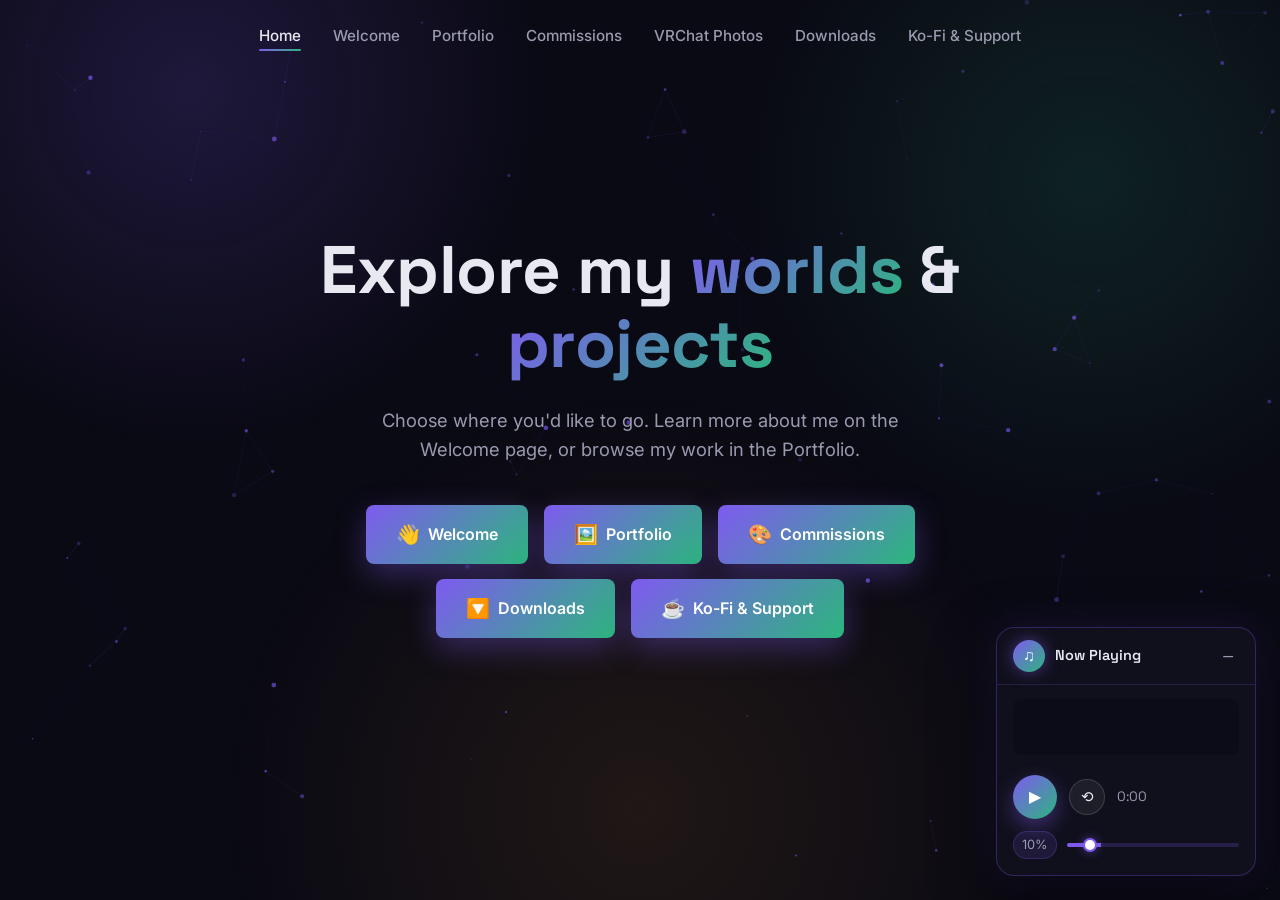
==== index.html @ 00a8c8eb "Update website scripts fixed" ====
<!DOCTYPE html>
<html lang="en">
<head>
  <meta charset="UTF-8" />
  <meta name="viewport" content="width=device-width, initial-scale=1.0" />
<title>Dennifer · Home</title>
  <meta name="description" content="Dennifer — creating experiences for VRChat, Unity and more. Explore the welcome page and portfolio." />
  <link rel="preconnect" href="https://fonts.googleapis.com" />
  <link rel="preconnect" href="https://fonts.gstatic.com" crossorigin />
  <link href="https://fonts.googleapis.com/css2?family=Inter:wght@300;400;500;600;700;800&family=Space+Grotesk:wght@400;500;600;700&display=swap" rel="stylesheet" />
  <link rel="stylesheet" href="main.css" />
</head>
<body>
  <!-- Animated background canvas -->
  <canvas id="particles" aria-hidden="true"></canvas>

  <!-- Persistent Navigation -->
  <header class="nav glass">
    <nav class="container nav-inner">
      <a href="#/home" class="logo" data-page="home" aria-label="Dennifer home">
      </a>
      <ul class="nav-links">
        <li><a href="#/home" data-page="home">Home</a></li>
        <li><a href="#/welcome" data-page="welcome">Welcome</a></li>
        <li><a href="#/portfolio" data-page="portfolio">Portfolio</a></li>
        <li><a href="#/commissions" data-page="commissions">Commissions</a></li>
        <li><a href="#/vrchat" data-page="vrchat">VRChat Photos</a></li>
        <li><a href="#/downloads" data-page="downloads">Downloads</a></li>
        <li><a href="#/support" data-page="support">Ko-Fi & Support</a></li>
      </ul>
      <button class="nav-toggle" id="navToggle" aria-label="Toggle navigation" aria-expanded="false">
        <span></span><span></span><span></span>
      </button>
    </nav>
  </header>

<!-- App content mounts here -->
  <main id="app"></main>

  <div class="media-gate" id="mediaGate" aria-hidden="true" aria-live="polite">
    <div class="media-gate-panel">
      <div class="media-gate-orbit" aria-hidden="true">
        <span></span>
      </div>
      <p class="media-gate-kicker" id="mediaGateKicker">Fetching Media</p>
      <h2 id="mediaGateTitle">Loading Pictures</h2>
      <p class="media-gate-detail" id="mediaGateDetail">Please be patient while the gallery warms up.</p>
      <div class="media-gate-bar" aria-hidden="true">
        <span id="mediaGateBar"></span>
      </div>
      <div class="media-gate-meta">
        <span id="mediaGateCount">0 / 0 pictures</span>
        <span id="mediaGateSize">Measuring media</span>
      </div>
    </div>
  </div>

  <!-- Home content (kept in shell; loaded by app.js) -->
  <template id="homeContent">
    <section class="section hub-hero">
      <div class="container hub-center">
        <h1 class="hub-title">
          Explore my <span class="gradient-text">worlds</span> &amp; <span class="gradient-text">projects</span>
        </h1>
        <p class="hub-sub">
          Choose where you'd like to go. Learn more about me on the Welcome page,
          or browse my work in the Portfolio.
        </p>
        <div class="hub-actions">
          <a href="#/welcome" class="btn btn-primary" data-page="welcome">
            <span class="hub-btn-icon">👋</span> Welcome
          </a>
          <a href="#/portfolio" class="btn btn-primary" data-page="portfolio">
            <span class="hub-btn-icon">🖼️</span> Portfolio
          </a>
          <a href="#/commissions" class="btn btn-primary" data-page="commissions">
            <span class="hub-btn-icon">🎨</span> Commissions
          </a>
          <a href="#/downloads" class="btn btn-primary" data-page="downloads">
            <span class="hub-btn-icon">🔽</span> Downloads
          </a>
          <a href="#/support" class="btn btn-primary" data-page="support">
            <span class="hub-btn-icon">☕</span> Ko-Fi & Support
          </a>
        </div>
      </div>
    </section>
  </template>

  <!-- Music Player (audio-only with visualizer) — persistent -->
  <aside class="music-player" id="musicPlayer">
    <div class="mp-header">
      <span class="mp-disc">♫</span>
      <span class="mp-title">Now Playing</span>
      <button class="mp-collapse" aria-label="Collapse player">–</button>
    </div>
    <div class="mp-body">
      <canvas class="mp-visualizer"></canvas>
      <div class="mp-controls">
        <button class="mp-play" aria-label="Play / Pause">▶</button>
        <button class="mp-restart" aria-label="Restart song">⟲</button>
        <span class="mp-time">0:00</span>
      </div>
      <div class="mp-volume-row">
        <span class="mp-volume">10%</span>
        <input type="range" class="mp-volume-slider" aria-label="Volume" min="0" max="100" value="10" />
      </div>
    </div>
  </aside>
  <!-- Hidden YouTube iframe for audio -->
  <div id="musicPlayerFrame" style="width:0;height:0;position:absolute;opacity:0;pointer-events:none" aria-hidden="true"></div>

  <!-- Static project data (generated by: node generate.js) -->
  <script src="projects.js"></script>
  <script src="vrchat-photos.js"></script>

  <!-- Lightbox modal (used by portfolio) -->
  <div class="modal" id="modal" aria-hidden="true">
    <div class="modal-backdrop" id="modalBackdrop"></div>
    <div class="modal-content">
      <button class="modal-close" id="modalClose" aria-label="Close">✕</button>
      <div class="modal-gallery">
        <button class="gallery-nav prev" id="prevBtn" aria-label="Previous photo">‹</button>
        <div class="gallery-slide" id="gallerySlide">
          <img id="galleryImg" src="" alt="Project photo" />
        </div>
        <button class="gallery-nav next" id="nextBtn" aria-label="Next photo">›</button>
      </div>
      <div class="gallery-counter" id="galleryCounter"></div>
      <h2 id="modalTitle"></h2>
    </div>
  </div>

  <script src="music-player.js"></script>
  <script src="app.js"></script>

  <script>
    // ===== Particle background =====
    const canvas = document.getElementById('particles');
    const ctx = canvas.getContext('2d');
    let particles = [];
    const prefersReduced = window.matchMedia('(prefers-reduced-motion: reduce)').matches;

    function resize() {
      canvas.width = window.innerWidth;
      canvas.height = window.innerHeight;
      initParticles();
    }

    function initParticles() {
      const count = prefersReduced ? 35 : 80;
      particles = [];
      for (let i = 0; i < count; i++) {
        particles.push({
          x: Math.random() * canvas.width,
          y: Math.random() * canvas.height,
          vx: (Math.random() - 0.5) * 0.4,
          vy: (Math.random() - 0.5) * 0.4,
          r: Math.random() * 2 + 0.5,
          c: `rgba(127, 90, 240, ${Math.random() * 0.5 + 0.2})`
        });
      }
    }

    function draw() {
      ctx.clearRect(0, 0, canvas.width, canvas.height);
      for (let p of particles) {
        ctx.beginPath();
        ctx.arc(p.x, p.y, p.r, 0, Math.PI * 2);
        ctx.fillStyle = p.c;
        ctx.fill();
        for (let q of particles) {
          const dx = p.x - q.x, dy = p.y - q.y;
          const dist = Math.sqrt(dx * dx + dy * dy);
          if (dist < 120) {
            ctx.beginPath();
            ctx.moveTo(p.x, p.y);
            ctx.lineTo(q.x, q.y);
            ctx.strokeStyle = `rgba(127, 90, 240, ${0.12 * (1 - dist / 120)})`;
            ctx.lineWidth = 0.6;
            ctx.stroke();
          }
        }
      }
    }

    function animate() {
      for (let p of particles) {
        p.x += p.vx;
        p.y += p.vy;
        if (p.x < 0 || p.x > canvas.width) p.vx *= -1;
        if (p.y < 0 || p.y > canvas.height) p.vy *= -1;
      }
      draw();
      requestAnimationFrame(animate);
    }

    resize();
    window.addEventListener('resize', resize);
    if (prefersReduced) draw(); else animate();

    // ===== Mobile nav =====
    const navToggle = document.getElementById('navToggle');
    const navLinks = document.querySelector('.nav-links');
    navToggle.addEventListener('click', () => {
      const open = navLinks.classList.toggle('open');
      navToggle.classList.toggle('active');
      navToggle.setAttribute('aria-expanded', open);
    });
    navLinks.querySelectorAll('a').forEach(a => a.addEventListener('click', () => {
      navLinks.classList.remove('open');
      navToggle.classList.remove('active');
      navToggle.setAttribute('aria-expanded', 'false');
    }));

    // ===== Sticky nav =====
    const header = document.querySelector('.nav');
    window.addEventListener('scroll', () => {
      header.classList.toggle('scrolled', window.scrollY > 10);
    });
  </script>
</body>
</html>
---- main.css ----
/* =========================================================
   Dennifer · Dark Tech Theme
   ========================================================= */

/* CSS Variables */
:root {
  --bg: #0a0a14;
  --bg-soft: #12121f;
  --bg-card: rgba(255, 255, 255, 0.04);
  --border: rgba(255, 255, 255, 0.08);
  --text: #e8e8f0;
  --text-muted: #9a9ab0;
  --primary: #7f5af0;
  --primary-2: #2cb67d;
  --accent: #e58e27;
  --grad: linear-gradient(135deg, #7f5af0 0%, #2cb67d 100%);
  --radius: 16px;
  --shadow: 0 20px 60px rgba(0, 0, 0, 0.45);
  --max-w: 1180px;
  --font-head: 'Space Grotesk', sans-serif;
  --font-body: 'Inter', sans-serif;
}

/* Reset */
* {
  margin: 0;
  padding: 0;
  box-sizing: border-box;
}

html {
  scroll-behavior: smooth;
}

body {
  font-family: var(--font-body);
  background: var(--bg);
  color: var(--text);
  line-height: 1.6;
  overflow-x: hidden;
  position: relative;
}

/* Gradient glow behind content */
body::before {
  content: '';
  position: fixed;
  inset: 0;
  background:
    radial-gradient(600px circle at 15% 10%, rgba(127, 90, 240, 0.18), transparent 60%),
    radial-gradient(600px circle at 85% 20%, rgba(44, 182, 125, 0.14), transparent 60%),
    radial-gradient(700px circle at 50% 90%, rgba(229, 142, 39, 0.10), transparent 60%);
  z-index: 0;
  pointer-events: none;
}

/* Canvas particles */
#particles {
  position: fixed;
  inset: 0;
  z-index: 0;
  pointer-events: none;
}

/* Layout helpers */
.container {
  width: 100%;
  max-width: var(--max-w);
  margin: 0 auto;
  padding: 0 24px;
  position: relative;
  z-index: 1;
}

/* ===== Navigation ===== */
.nav {
  position: fixed;
  top: 0;
  left: 0;
  right: 0;
  z-index: 100;
  transition: background 0.3s ease, box-shadow 0.3s ease, border-color 0.3s ease;
  border-bottom: 1px solid transparent;
}

.nav.scrolled {
  background: rgba(10, 10, 20, 0.7);
  border-bottom-color: var(--border);
  box-shadow: 0 10px 30px rgba(0, 0, 0, 0.3);
  backdrop-filter: blur(14px);
  -webkit-backdrop-filter: blur(14px);
}

.nav-inner {
  display: flex;
  align-items: center;
  justify-content: space-between;
  padding-inline: 20px;
  height: 72px;
}

.logo {
  display: none;
  align-items: center;
  gap: 10px;
  font-family: var(--font-head);
  font-weight: 700;
  font-size: 1.35rem;
  color: var(--text);
  text-decoration: none;
  letter-spacing: 0.5px;
}

.logo-mark {
  display: inline-flex;
  align-items: center;
  justify-content: center;
  width: 38px;
  height: 38px;
  border-radius: 8px;
  background: var(--grad);
  color: #fff;
  font-size: 0.9rem;
  box-shadow: 0 6px 16px rgba(127, 90, 240, 0.4);
}

.logo-text {
  line-height: 1;
}

.nav-links {
  display: flex;
  gap: 32px;
  list-style: none;
  position: static;
  margin: 0 auto;
  justify-content: center;
  flex-wrap: wrap;
  max-width: calc(100% - 240px);
}

.nav-links a {
  color: var(--text-muted);
  text-decoration: none;
  font-size: 0.95rem;
  font-weight: 500;
  transition: color 0.25s ease;
  position: relative;
}

.nav-links a::after {
  content: '';
  position: absolute;
  left: 0;
  bottom: -6px;
  width: 0;
  height: 2px;
  background: var(--grad);
  transition: width 0.3s ease;
  border-radius: 2px;
}

.nav-links a:hover {
  color: var(--text);
}

.nav-links a:hover::after {
  width: 100%;
}

a:focus-visible,
button:focus-visible,
input:focus-visible {
  outline: 2px solid rgba(44, 182, 125, 0.9);
  outline-offset: 4px;
}

.nav-cta {
  padding: 10px 22px;
  font-size: 0.9rem;
}

.nav-toggle {
  display: none;
  flex-direction: column;
  gap: 5px;
  background: none;
  border: none;
  cursor: pointer;
  padding: 6px;
}

.nav-toggle span {
  width: 24px;
  height: 2px;
  background: var(--text);
  border-radius: 2px;
  transition: transform 0.3s ease, opacity 0.3s ease;
}

.nav-toggle.active span:nth-child(1) {
  transform: translateY(7px) rotate(45deg);
}
.nav-toggle.active span:nth-child(2) {
  opacity: 0;
}
.nav-toggle.active span:nth-child(3) {
  transform: translateY(-7px) rotate(-45deg);
}

/* ===== Buttons ===== */
.btn {
  display: inline-flex;
  align-items: center;
  justify-content: center;
  gap: 8px;
  padding: 14px 30px;
  border-radius: 8px;
  font-family: var(--font-body);
  font-weight: 600;
  font-size: 1rem;
  text-decoration: none;
  cursor: pointer;
  border: none;
  transition: transform 0.25s ease, box-shadow 0.25s ease, background 0.25s ease;
  will-change: transform;
}

.btn-primary {
  background: var(--grad);
  color: #fff;
  box-shadow: 0 10px 30px rgba(127, 90, 240, 0.35);
}

.btn-primary:hover {
  transform: translateY(-2px);
  box-shadow: 0 16px 40px rgba(127, 90, 240, 0.5);
}

.btn-ghost {
  background: transparent;
  color: var(--text);
  border: 1px solid var(--border);
}

.btn-ghost:hover {
  border-color: rgba(127, 90, 240, 0.6);
  background: rgba(127, 90, 240, 0.08);
  transform: translateY(-2px);
}

/* ===== Hero ===== */
.hero {
  min-height: 100vh;
  display: flex;
  align-items: center;
  gap: 60px;
  padding-top: 120px;
  padding-bottom: 80px;
}

.hero-content {
  flex: 1.1;
}

.badge {
  display: inline-flex;
  align-items: center;
  gap: 8px;
  padding: 8px 16px;
  border-radius: 999px;
  background: rgba(127, 90, 240, 0.12);
  border: 1px solid rgba(127, 90, 240, 0.3);
  color: #b39dff;
  font-size: 0.85rem;
  font-weight: 500;
  margin-bottom: 24px;
}

.hero h1 {
  font-family: var(--font-head);
  font-size: clamp(2.4rem, 5vw, 4rem);
  line-height: 1.1;
  font-weight: 700;
  letter-spacing: -0.5px;
  margin-bottom: 24px;
}

.gradient-text {
  background: var(--grad);
  -webkit-background-clip: text;
  background-clip: text;
  -webkit-text-fill-color: transparent;
  color: transparent;
}

.hero-sub {
  color: var(--text-muted);
  font-size: 1.15rem;
  max-width: 520px;
  margin-bottom: 36px;
}

.hero-actions {
  display: flex;
  gap: 16px;
  flex-wrap: wrap;
  margin-bottom: 48px;
}

.hero-meta {
  display: flex;
  gap: 40px;
}

.meta-item {
  display: flex;
  flex-direction: column;
}

.meta-item strong {
  font-family: var(--font-head);
  font-size: 1.6rem;
  line-height: 1.2;
}

.meta-item span {
  color: var(--text-muted);
  font-size: 0.9rem;
}

/* Hero visual orbit */
.hero-visual {
  flex: 1;
  display: flex;
  align-items: center;
  justify-content: center;
}

.orbit {
  position: relative;
  width: 340px;
  height: 340px;
}

.orbit-ring {
  position: absolute;
  inset: 0;
  border-radius: 50%;
  border: 1px solid rgba(127, 90, 240, 0.25);
}

.ring1 {
  animation: spin 14s linear infinite;
}
.ring2 {
  inset: 40px;
  border-color: rgba(44, 182, 125, 0.25);
  animation: spin 10s linear infinite reverse;
}

.orbit-core {
  position: absolute;
  top: 50%;
  left: 50%;
  transform: translate(-50%, -50%);
  width: 120px;
  height: 120px;
  display: flex;
  align-items: center;
  justify-content: center;
  border-radius: 50%;
  background: var(--grad);
  color: #fff;
  font-size: 2.6rem;
  box-shadow: 0 0 60px rgba(127, 90, 240, 0.6), 0 0 120px rgba(44, 182, 125, 0.3);
}

.orbit-ring::before {
  content: '';
  position: absolute;
  top: -4px;
  left: 50%;
  width: 8px;
  height: 8px;
  border-radius: 50%;
  background: var(--primary-2);
  box-shadow: 0 0 10px var(--primary-2);
}

.ring2::before {
  background: var(--accent);
  box-shadow: 0 0 10px var(--accent);
}

@keyframes spin {
  to { transform: rotate(360deg); }
}

@keyframes float {
  0%, 100% { transform: translateY(0); }
  50% { transform: translateY(-14px); }
}

.orbit-core {
  animation: float 5s ease-in-out infinite;
}

/* ===== Sections ===== */
.section {
  padding: 100px 0;
}

.section-head {
  text-align: center;
  max-width: 640px;
  margin: 0 auto 60px;
}

.eyebrow {
  color: var(--primary-2);
  text-transform: uppercase;
  letter-spacing: 2px;
  font-size: 0.8rem;
  font-weight: 600;
  margin-bottom: 14px;
}

.section-head h2 {
  font-family: var(--font-head);
  font-size: clamp(1.8rem, 3.5vw, 2.6rem);
  line-height: 1.2;
  margin-bottom: 16px;
}

.section-head p:not(.eyebrow) {
  color: var(--text-muted);
  font-size: 1.05rem;
}

/* ===== Grid / Cards ===== */
.grid {
  display: grid;
  grid-template-columns: repeat(3, 1fr);
  gap: 24px;
}

.card {
  background: var(--bg-card);
  border: 1px solid var(--border);
  border-radius: var(--radius);
  padding: 32px;
  transition: transform 0.3s ease, border-color 0.3s ease, box-shadow 0.3s ease;
}

.card:hover {
  transform: translateY(-8px);
  border-color: rgba(127, 90, 240, 0.4);
  box-shadow: var(--shadow);
}

.card .icon {
  width: 56px;
  height: 56px;
  display: flex;
  align-items: center;
  justify-content: center;
  font-size: 1.6rem;
  border-radius: 14px;
  background: rgba(127, 90, 240, 0.12);
  margin-bottom: 20px;
}

.card h3 {
  font-family: var(--font-head);
  font-size: 1.2rem;
  margin-bottom: 10px;
}

.card p {
  color: var(--text-muted);
  font-size: 0.95rem;
}

/* ===== Stats ===== */
.stats-section {
  background: linear-gradient(180deg, transparent, rgba(127, 90, 240, 0.05), transparent);
}

.stats-grid {
  display: grid;
  grid-template-columns: repeat(4, 1fr);
  gap: 24px;
  text-align: center;
}

.stat {
  padding: 36px 20px;
  border-radius: var(--radius);
  background: var(--bg-card);
  border: 1px solid var(--border);
}

.stat-num {
  font-family: var(--font-head);
  font-size: 3rem;
  font-weight: 700;
  background: var(--grad);
  -webkit-background-clip: text;
  background-clip: text;
  -webkit-text-fill-color: transparent;
}

.stat-plus,
.stat-perc {
  font-family: var(--font-head);
  font-size: 2rem;
  font-weight: 700;
  color: var(--primary-2);
  margin-left: 2px;
}

.stat p {
  color: var(--text-muted);
  margin-top: 8px;
}

/* ===== Testimonials ===== */
.testi-grid {
  display: grid;
  grid-template-columns: repeat(3, 1fr);
  gap: 24px;
}

.testimonial {
  background: var(--bg-card);
  border: 1px solid var(--border);
  border-radius: var(--radius);
  padding: 32px;
  transition: transform 0.3s ease, border-color 0.3s ease;
}

.testimonial:hover {
  transform: translateY(-6px);
  border-color: rgba(44, 182, 125, 0.4);
}

.stars {
  color: var(--accent);
  letter-spacing: 3px;
  margin-bottom: 16px;
}

.testimonial p {
  font-size: 1rem;
  margin-bottom: 24px;
  color: var(--text);
}

.testimonial footer {
  display: flex;
  align-items: center;
  gap: 14px;
}

.avatar {
  width: 46px;
  height: 46px;
  border-radius: 50%;
  background: var(--c, var(--primary));
  display: flex;
  align-items: center;
  justify-content: center;
  font-weight: 700;
  color: #fff;
  font-size: 0.9rem;
}

.testimonial footer strong {
  display: block;
  font-size: 0.95rem;
}

.testimonial footer .role {
  color: var(--text-muted);
  font-size: 0.85rem;
}

/* ===== Contact ===== */
.contact-section {
  padding-bottom: 140px;
}

.contact-card {
  display: flex;
  align-items: center;
  justify-content: space-between;
  gap: 40px;
  padding: 56px;
  border-radius: 24px;
  background: rgba(127, 90, 240, 0.08);
  border: 1px solid rgba(127, 90, 240, 0.25);
  flex-wrap: wrap;
}

.contact-text {
  flex: 1;
  min-width: 260px;
}

.contact-text h2 {
  font-family: var(--font-head);
  font-size: clamp(1.6rem, 3vw, 2.2rem);
  margin-bottom: 12px;
}

.contact-text p:not(.eyebrow) {
  color: var(--text-muted);
}

.newsletter {
  display: flex;
  gap: 12px;
  flex: 1.2;
  min-width: 300px;
}

.newsletter input {
  flex: 1;
  padding: 14px 20px;
  border-radius: 999px;
  border: 1px solid var(--border);
  background: rgba(10, 10, 20, 0.6);
  color: var(--text);
  font-size: 0.95rem;
  outline: none;
  transition: border-color 0.25s ease;
}

.newsletter input:focus {
  border-color: var(--primary);
}

.form-msg {
  width: 100%;
  text-align: center;
  color: var(--primary-2);
  font-weight: 500;
  opacity: 0;
  transition: opacity 0.4s ease;
  margin-top: 16px;
}

/* ===== Footer ===== */
.footer {
  border-top: 1px solid var(--border);
  background: rgba(10, 10, 20, 0.6);
  padding: 60px 0 30px;
}

.footer-inner {
  display: flex;
  justify-content: space-between;
  gap: 40px;
  flex-wrap: wrap;
  margin-bottom: 40px;
}

.footer-brand p {
  color: var(--text-muted);
  margin-top: 12px;
  max-width: 240px;
}

.footer-links {
  display: flex;
  gap: 60px;
  flex-wrap: wrap;
}

.footer-links h4 {
  font-family: var(--font-head);
  font-size: 1rem;
  margin-bottom: 16px;
}

.footer-links a {
  display: block;
  color: var(--text-muted);
  text-decoration: none;
  font-size: 0.9rem;
  margin-bottom: 10px;
  transition: color 0.2s ease;
}

.footer-links a:hover {
  color: var(--text);
}

.footer-bottom {
  display: flex;
  align-items: center;
  justify-content: space-between;
  border-top: 1px solid var(--border);
  padding-top: 24px;
  color: var(--text-muted);
  font-size: 0.85rem;
  flex-wrap: wrap;
  gap: 16px;
}

.socials {
  display: flex;
  gap: 12px;
}

.socials a {
  width: 38px;
  height: 38px;
  display: flex;
  align-items: center;
  justify-content: center;
  border-radius: 10px;
  border: 1px solid var(--border);
  color: var(--text-muted);
  text-decoration: none;
  font-size: 0.85rem;
  transition: all 0.25s ease;
}

.socials a:hover {
  border-color: var(--primary);
  color: var(--primary);
  transform: translateY(-3px);
}

/* ===== Reveal animation ===== */
.reveal {
  opacity: 0;
  transform: translateY(30px);
  transition: opacity 0.7s ease, transform 0.7s ease;
}

.reveal.visible {
  opacity: 1;
  transform: translateY(0);
}

/* ===== Active nav link ===== */
.nav-links a.active-link {
  color: var(--text);
}

.nav-links a.active-link::after {
  width: 100%;
}

/* ===== Welcome page ===== */
.welcome-hero {
  min-height: 100vh;
  display: flex;
  align-items: center;
  padding-top: 120px;
}

.welcome-center {
  text-align: center;
  max-width: 760px;
}

.welcome-badge {
  display: inline-flex;
  align-items: center;
  gap: 8px;
  padding: 8px 18px;
  border-radius: 999px;
  background: rgba(127, 90, 240, 0.12);
  border: 1px solid rgba(127, 90, 240, 0.3);
  color: #b39dff;
  font-size: 0.85rem;
  font-weight: 500;
  margin-bottom: 28px;
}

.welcome-title {
  font-family: var(--font-head);
  font-size: clamp(2.4rem, 5.5vw, 4.2rem);
  line-height: 1.1;
  font-weight: 700;
  letter-spacing: -0.5px;
  margin-bottom: 24px;
}

.welcome-sub {
  color: var(--text-muted);
  font-size: 1.15rem;
  max-width: 560px;
  margin: 0 auto 36px;
}

.welcome-center .hero-actions {
  justify-content: center;
  margin-bottom: 40px;
}

.welcome-tools {
  display: flex;
  flex-wrap: wrap;
  justify-content: center;
  gap: 12px;
}

.welcome-tools span {
  padding: 8px 16px;
  border-radius: 999px;
  background: var(--bg-card);
  border: 1px solid var(--border);
  color: var(--text-muted);
  font-size: 0.85rem;
  transition: all 0.25s ease;
}

.welcome-tools span:hover {
  border-color: var(--primary);
  color: var(--text);
  transform: translateY(-3px);
}

/* Welcome social links */
.social-row {
  margin-top: 40px;
  display: flex;
  flex-direction: column;
  align-items: center;
  gap: 16px;
  width: 100%;
}

.social-label {
  color: var(--text-muted);
  font-size: 0.85rem;
  text-transform: uppercase;
  letter-spacing: 2px;
  text-align: center;
}

.social-links {
  display: flex;
  gap: 14px;
  flex-wrap: wrap;
  justify-content: center;
  width: 100%;
  max-width: 760px;
  margin: 0 auto;
}

.social-link {
  display: inline-flex;
  align-items: center;
  gap: 10px;
  padding: 12px 22px;
  border-radius: 999px;
  background: var(--bg-card);
  border: 1px solid var(--border);
  color: var(--text);
  text-decoration: none;
  font-size: 0.95rem;
  font-weight: 500;
  transition: all 0.25s ease;
}

.social-link:hover {
  transform: translateY(-4px);
  border-color: var(--primary);
  box-shadow: 0 12px 30px rgba(127, 90, 240, 0.25);
}

.social-icon {
  display: inline-flex;
  align-items: center;
  justify-content: center;
  width: 34px;
  height: 34px;
  border-radius: 50%;
  font-size: 1.1rem;
  background: rgba(127, 90, 240, 0.15);
}

.soc-discord {
  background: rgba(88, 101, 242, 0.2);
}
.soc-kofi {
  background: rgba(255, 94, 125, 0.2);
}
.soc-vrchat {
  background: rgba(44, 182, 125, 0.2);
}
.soc-vrchatgroup {
  background: rgba(255, 60, 206, 0.2);
}

.social-text {
  display: flex;
  flex-direction: column;
  align-items: flex-start;
  line-height: 1.2;
}

.social-text small {
  color: var(--text-muted);
  font-size: 0.75rem;
  font-weight: 400;
}

.social-note {
  color: var(--text-muted);
  font-size: 0.85rem;
  max-width: 480px;
}

.social-note strong {
  color: var(--text);
  font-weight: 600;
}

/* About grid */
.about-grid {
  display: grid;
  grid-template-columns: 1fr 1fr;
  gap: 60px;
  align-items: center;
}

.about-visual {
  display: flex;
  align-items: center;
  justify-content: center;
}

.about-card {
  position: relative;
  width: 300px;
  height: 300px;
}

.about-ring {
  position: absolute;
  inset: 20px;
  border-radius: 50%;
  border: 1px dashed rgba(127, 90, 240, 0.4);
  animation: spin 20s linear infinite;
}

.about-ring::after {
  content: '';
  position: absolute;
  top: -5px;
  left: 50%;
  width: 10px;
  height: 10px;
  border-radius: 50%;
  background: var(--primary-2);
  box-shadow: 0 0 12px var(--primary-2);
}

.about-core {
  position: absolute;
  top: 50%;
  left: 50%;
  transform: translate(-50%, -50%);
  width: 130px;
  height: 130px;
  display: flex;
  align-items: center;
  justify-content: center;
  border-radius: 50%;
  background: var(--grad);
  color: #fff;
  font-size: 2.8rem;
  box-shadow: 0 0 60px rgba(127, 90, 240, 0.5);
  animation: float 5s ease-in-out infinite;
}

.about-text h2 {
  font-family: var(--font-head);
  font-size: clamp(1.8rem, 3.5vw, 2.6rem);
  line-height: 1.2;
  margin-bottom: 20px;
}

.about-text p {
  color: var(--text-muted);
  margin-bottom: 16px;
}

.about-text .btn {
  margin-top: 12px;
}

/* ===== Hub (index) page ===== */
.hub-hero {
  min-height: 100vh;
  display: flex;
  align-items: center;
  padding-top: 120px;
}

.hub-center {
  text-align: center;
  max-width: 760px;
}

.hub-badge {
  display: inline-flex;
  align-items: center;
  gap: 8px;
  padding: 8px 18px;
  border-radius: 999px;
  background: rgba(127, 90, 240, 0.12);
  border: 1px solid rgba(127, 90, 240, 0.3);
  color: #b39dff;
  font-size: 0.85rem;
  font-weight: 500;
  margin-bottom: 28px;
}

.hub-title {
  font-family: var(--font-head);
  font-size: clamp(2.4rem, 5.5vw, 4.2rem);
  line-height: 1.1;
  font-weight: 700;
  letter-spacing: -0.5px;
  margin-bottom: 24px;
}

.hub-sub {
  color: var(--text-muted);
  font-size: 1.15rem;
  max-width: 560px;
  margin: 0 auto 40px;
}

.hub-actions {
  display: flex;
  justify-content: center;
  gap: 16px;
  flex-wrap: wrap;
  margin-bottom: 48px;
}

.hub-btn-icon {
  font-size: 1.2rem;
}

.hub-tools {
  display: flex;
  flex-wrap: wrap;
  justify-content: center;
  gap: 12px;
}

.hub-tools span {
  padding: 8px 16px;
  border-radius: 999px;
  background: var(--bg-card);
  border: 1px solid var(--border);
  color: var(--text-muted);
  font-size: 0.85rem;
  transition: all 0.25s ease;
}

.hub-tools span:hover {
  border-color: var(--primary);
  color: var(--text);
  transform: translateY(-3px);
}

/* ===== Portfolio page ===== */
.portfolio-hero {
  padding-top: 140px;
}

.portfolio-hero h1 {
  font-family: var(--font-head);
  font-size: clamp(2.4rem, 5vw, 3.6rem);
  line-height: 1.1;
  margin-bottom: 16px;
}

/* Filters */
.filters {
  display: flex;
  justify-content: center;
  gap: 12px;
  flex-wrap: wrap;
  margin-bottom: 48px;
}

.filter {
  padding: 10px 24px;
  border-radius: 999px;
  border: 1px solid var(--border);
  background: var(--bg-card);
  color: var(--text-muted);
  font-family: var(--font-body);
  font-size: 0.9rem;
  font-weight: 500;
  cursor: pointer;
  transition: all 0.25s ease;
}

.filter:hover {
  border-color: var(--primary);
  color: var(--text);
}

.filter.active {
  background: var(--grad);
  color: #fff;
  border-color: transparent;
  box-shadow: 0 8px 24px rgba(127, 90, 240, 0.35);
}

/* Portfolio sections (grouped by category) */
.portfolio-section {
  margin-bottom: 64px;
}

.portfolio-section:last-child {
  margin-bottom: 0;
}

.portfolio-section-head {
  display: flex;
  align-items: baseline;
  justify-content: space-between;
  gap: 16px;
  flex-wrap: wrap;
  border-bottom: 1px solid var(--border);
  padding-bottom: 16px;
  margin-bottom: 28px;
}

.portfolio-section-head h2 {
  font-family: var(--font-head);
  font-size: 1.6rem;
  font-weight: 600;
  background: var(--grad);
  -webkit-background-clip: text;
  background-clip: text;
  -webkit-text-fill-color: transparent;
  color: transparent;
}

.portfolio-section-head > span {
  color: var(--text-muted);
  font-size: 0.9rem;
  letter-spacing: 0.5px;
}

/* Projects grid */
.portfolio-grid {
  display: grid;
  grid-template-columns: repeat(2, 1fr);
  gap: 32px;
}

.project {
  background: var(--bg-card);
  border: 1px solid var(--border);
  border-radius: var(--radius);
  overflow: hidden;
  transition: transform 0.3s ease, border-color 0.3s ease, box-shadow 0.3s ease;
}

.project:hover {
  transform: translateY(-8px);
  border-color: rgba(127, 90, 240, 0.4);
  box-shadow: var(--shadow);
}

.project-thumb {
  position: relative;
  aspect-ratio: 4/3;
  display: flex;
  align-items: center;
  justify-content: center;
  overflow: hidden;
  background:
    radial-gradient(circle at 30% 30%, var(--tint), transparent 70%),
    linear-gradient(135deg, rgba(127, 90, 240, 0.15), rgba(10, 10, 20, 0.6));
}

.thumb-img {
  position: absolute;
  inset: 0;
  width: 100%;
  height: 100%;
  object-fit: cover;
  display: block;
  opacity: 0;
  transition: opacity 0.8s ease, transform 0.4s ease;
}

.thumb-img.active {
  opacity: 1;
}

.project:hover .thumb-img.active {
  transform: scale(1.08);
}

.thumb-art {
  font-size: 4rem;
  filter: drop-shadow(0 8px 20px rgba(0, 0, 0, 0.4));
  transition: transform 0.35s ease;
}

.project:hover .thumb-art {
  transform: scale(1.15) rotate(-6deg);
}

.project-overlay {
    position: absolute;
    inset: 0;
    display: flex;
    align-items: center;
    justify-content: center;
    background: rgba(10, 10, 20, 0.7);
    backdrop-filter: blur(4px);
    -webkit-backdrop-filter: blur(4px);
    opacity: 0;
    transition: opacity 0.3s ease;
    pointer-events: none;
  }

  .project:hover .project-overlay {
    opacity: 1;
    pointer-events: auto;
  }

  .vrchat-overlay {
    position: absolute;
    inset: 0;
    display: flex;
    align-items: flex-end;
    justify-content: center;
    gap: 8px;
    flex-wrap: wrap;
    padding: 14px 14px 22px;
    background: transparent;
    opacity: 0;
    transition: opacity 0.25s ease, background 0.25s ease;
  }

  .vrchat-overlay::before {
    content: '';
    position: absolute;
    left: 50%;
    bottom: 10px;
    width: min(calc(100% - 24px), 236px);
    height: 62px;
    transform: translateX(-50%);
    border-radius: 999px;
    background: rgba(10, 10, 20, 0.34);
    border: 1px solid rgba(255, 255, 255, 0.08);
    backdrop-filter: blur(10px);
    -webkit-backdrop-filter: blur(10px);
    box-shadow: 0 12px 28px rgba(0, 0, 0, 0.22);
    pointer-events: none;
  }

  .vrchat-card:hover .vrchat-overlay {
    opacity: 1;
  }

  .vrchat-action {
    position: relative;
    z-index: 1;
    display: inline-flex;
    align-items: center;
    justify-content: center;
    width: 92px;
    min-height: 34px;
    padding: 0 12px;
    border-radius: 999px;
    background: linear-gradient(135deg, rgba(127, 90, 240, 0.96), rgba(88, 40, 220, 0.96));
    box-shadow: 0 12px 28px rgba(127, 90, 240, 0.22);
    color: #fff;
    font-family: var(--font-head);
    font-weight: 700;
    letter-spacing: 0.5px;
    font-size: 0.78rem;
    text-transform: uppercase;
    text-decoration: none;
    border: 1px solid rgba(255, 255, 255, 0.14);
    backdrop-filter: blur(6px);
    cursor: pointer;
  }

  .vrchat-action[type="button"] {
    appearance: none;
  }

  .vrchat-action:hover {
    transform: translateY(-2px);
    box-shadow: 0 16px 34px rgba(127, 90, 240, 0.32);
  }

  .vrchat-action[href] {
    background: linear-gradient(135deg, rgba(44, 182, 125, 0.96), rgba(28, 136, 98, 0.96));
    box-shadow: 0 18px 40px rgba(44, 182, 125, 0.22);
}

.project-info {
    padding: 32px 30px;
    background: rgba(255, 255, 255, 0.03);
    border-top: 1px solid rgba(255, 255, 255, 0.08);
}

.project-info h3 {
    font-family: var(--font-head);
    font-size: 1.2rem;
    margin-bottom: 10px;
}

.project-info p {
    color: var(--text-muted);
    font-size: 0.95rem;
    line-height: 1.7;
    margin-bottom: 0;
}

.vrchat-stat {
    flex: 1 1 180px;
    min-width: 180px;
    background: var(--bg-card);
    border: 1px solid var(--border);
    border-radius: 24px;
    padding: 24px;
    text-align: center;
    box-shadow: inset 0 0 0 1px rgba(255, 255, 255, 0.02);
  }

  .vrchat-stat-value {
    display: block;
    font-family: var(--font-head);
    font-size: 2.4rem;
    line-height: 1;
    color: #fff;
  }

  .vrchat-stat-label {
    display: block;
    margin-top: 10px;
    color: var(--text-muted);
    font-size: 0.9rem;
    letter-spacing: 1px;
    text-transform: uppercase;
  }

  .vrchat-grid {
    display: grid;
    gap: 40px;
  }

  .vrchat-section {
    display: grid;
    gap: 18px;
  }

  .vrchat-section + .vrchat-section {
    padding-top: 32px;
    border-top: 1px solid rgba(255, 255, 255, 0.08);
  }

  .vrchat-section-head {
    display: flex;
    align-items: baseline;
    justify-content: space-between;
    gap: 12px;
    flex-wrap: wrap;
  }

  .vrchat-section-head h2 {
    font-family: var(--font-head);
    font-size: 1.5rem;
    margin: 0;
  }

  .vrchat-section-head span {
    color: var(--text-muted);
    font-size: 0.9rem;
  }

  .vrchat-month-group {
    display: grid;
    gap: 18px;
  }

  .vrchat-month-head {
    display: flex;
    align-items: center;
    justify-content: space-between;
    gap: 12px;
    flex-wrap: wrap;
    padding: 8px 0;
  }

  .vrchat-month-head p {
    margin: 0;
    font-family: var(--font-head);
    font-size: 1rem;
    color: #fff;
  }

  .vrchat-month-head span {
    margin: 0;
    color: var(--text-muted);
    font-size: 0.9rem;
  }

  .vrchat-month-grid {
    display: grid;
    grid-template-columns: repeat(auto-fit, minmax(240px, 1fr));
    gap: 20px;
    align-items: stretch;
  }

  .vrchat-card {
    display: flex;
    flex-direction: column;
    min-height: 100%;
  }

  .vrchat-card:hover .vrchat-thumb img,
  .vrchat-card:hover .thumb-img.active {
    transform: scale(1.05);
  }

  .vrchat-thumb {
    position: relative;
    width: 100%;
    aspect-ratio: 4 / 3;
    overflow: hidden;
    display: block;
    min-height: 132px;
    border-radius: 24px;
    box-shadow: inset 0 0 0 1px rgba(255, 255, 255, 0.03);
    transition: transform 0.3s ease, box-shadow 0.3s ease;
  }

  .vrchat-thumb img {
    width: 100%;
    height: 100%;
    object-fit: cover;
    display: block;
    transition: transform 0.35s ease;
    border-radius: inherit;
  }

  .vrchat-card:hover .vrchat-thumb {
    box-shadow: 0 20px 50px rgba(0, 0, 0, 0.25);
  }

  .vrchat-overlay {
    position: absolute;
    inset: 0;
    display: flex;
    align-items: flex-end;
    justify-content: center;
    gap: 8px;
    flex-wrap: wrap;
    padding: 14px 14px 22px;
    background: transparent;
    opacity: 0;
    transition: opacity 0.25s ease, background 0.25s ease;
  }

  .vrchat-overlay::before {
    content: '';
    position: absolute;
    left: 50%;
    bottom: 10px;
    width: min(calc(100% - 24px), 236px);
    height: 62px;
    transform: translateX(-50%);
    border-radius: 999px;
    background: rgba(10, 10, 20, 0.34);
    border: 1px solid rgba(255, 255, 255, 0.08);
    backdrop-filter: blur(10px);
    -webkit-backdrop-filter: blur(10px);
    box-shadow: 0 12px 28px rgba(0, 0, 0, 0.22);
    pointer-events: none;
  }

  .vrchat-card:hover .vrchat-overlay {
    opacity: 1;
  }

  .vrchat-action {
    position: relative;
    z-index: 1;
    display: inline-flex;
    align-items: center;
    justify-content: center;
    width: 92px;
    min-height: 34px;
    padding: 0 12px;
    border-radius: 999px;
    background: linear-gradient(135deg, rgba(127, 90, 240, 0.96), rgba(88, 40, 220, 0.96));
    box-shadow: 0 12px 28px rgba(127, 90, 240, 0.22);
    color: #fff;
    font-family: var(--font-head);
    font-weight: 700;
    letter-spacing: 0.5px;
    font-size: 0.78rem;
    text-transform: uppercase;
    text-decoration: none;
    border: 1px solid rgba(255, 255, 255, 0.14);
    backdrop-filter: blur(6px);
    cursor: pointer;
    transition: transform 0.2s ease, box-shadow 0.2s ease;
  }

  .vrchat-action[type="button"] {
    appearance: none;
  }

  .vrchat-action:hover {
    transform: translateY(-2px);
    box-shadow: 0 16px 34px rgba(127, 90, 240, 0.32);
  }

  .vrchat-action[href] {
    background: linear-gradient(135deg, rgba(44, 182, 125, 0.96), rgba(28, 136, 98, 0.96));
    box-shadow: 0 18px 40px rgba(44, 182, 125, 0.22);
  }

/* ===== Modal ===== */
.modal {
  position: fixed;
  inset: 0;
  z-index: 200;
  display: flex;
  align-items: center;
  justify-content: center;
  padding: 24px;
  opacity: 0;
  visibility: hidden;
  transition: opacity 0.3s ease, visibility 0.3s ease;
}

.modal.open {
  opacity: 1;
  visibility: visible;
}

.modal-backdrop {
  position: absolute;
  inset: 0;
  background: rgba(10, 10, 20, 0.8);
  backdrop-filter: blur(6px);
  -webkit-backdrop-filter: blur(6px);
}

.modal-content {
  position: relative;
  background: var(--bg-soft);
  border: 1px solid var(--border);
  border-radius: 24px;
  padding: 40px;
  max-width: 1000px;
  width: 95%;
  text-align: center;
  transform: translateY(20px) scale(0.95);
  transition: transform 0.3s ease;
  box-shadow: var(--shadow);
}

.modal.open .modal-content {
  transform: translateY(0) scale(1);
}

.modal-close {
  position: absolute;
  top: 16px;
  right: 16px;
  width: 36px;
  height: 36px;
  display: flex;
  align-items: center;
  justify-content: center;
  border-radius: 50%;
  border: 1px solid var(--border);
  background: var(--bg-card);
  color: var(--text-muted);
  font-size: 1rem;
  cursor: pointer;
  transition: all 0.25s ease;
}

.modal-close:hover {
  border-color: var(--primary);
  color: var(--text);
  transform: rotate(90deg);
}

.modal-art {
  width: 80px;
  height: 80px;
  margin: 0 auto 24px;
  display: flex;
  align-items: center;
  justify-content: center;
  border-radius: 20px;
  background: var(--grad);
  color: #fff;
  font-size: 2rem;
  box-shadow: 0 0 40px rgba(127, 90, 240, 0.4);
}

.modal-content h2 {
  font-family: var(--font-head);
  font-size: 1.6rem;
  margin-bottom: 12px;
}

.modal-content p {
  color: var(--text-muted);
}

/* ===== Gallery carousel inside modal ===== */
.modal-gallery {
  position: relative;
  display: flex;
  align-items: center;
  justify-content: center;
  gap: 12px;
  margin-bottom: 16px;
}

.gallery-slide {
  width: 100%;
  max-width: 900px;
  aspect-ratio: 16/10;
  border-radius: 14px;
  overflow: hidden;
  background: rgba(0, 0, 0, 0.4);
  display: flex;
  align-items: center;
  justify-content: center;
}

.gallery-slide img {
  width: 100%;
  height: 100%;
  object-fit: contain;
  display: block;
}

.gallery-nav {
  flex-shrink: 0;
  width: 42px;
  height: 42px;
  border-radius: 50%;
  border: 1px solid var(--border);
  background: var(--bg-card);
  color: var(--text);
  font-size: 1.4rem;
  line-height: 1;
  cursor: pointer;
  display: flex;
  align-items: center;
  justify-content: center;
  transition: all 0.25s ease;
}

.gallery-nav:hover {
  border-color: var(--primary);
  background: rgba(127, 90, 240, 0.15);
  color: var(--primary);
}

.gallery-nav:disabled {
  opacity: 0.4;
  cursor: not-allowed;
}

.gallery-counter {
  color: var(--text-muted);
  font-size: 0.85rem;
  letter-spacing: 1px;
  margin-bottom: 12px;
}

.gallery-footer {
  display: flex;
  align-items: center;
  justify-content: center;
  gap: 14px;
  flex-wrap: wrap;
}

.gallery-footer .gallery-counter {
  margin-bottom: 0;
}

.gallery-download {
  width: 104px;
}

/* ===== Downloads ===== */
.downloads-grid {
  display: grid;
  grid-template-columns: repeat(2, minmax(0, 1fr));
  gap: 28px;
}

.download-card {
  display: flex;
  flex-direction: column;
  background: var(--bg-card);
  border: 1px solid var(--border);
  border-radius: 14px;
  overflow: hidden;
  transition: transform 0.3s ease, border-color 0.3s ease, box-shadow 0.3s ease;
}

.download-card:hover {
  transform: translateY(-8px);
  border-color: rgba(127, 90, 240, 0.4);
  box-shadow: var(--shadow);
}

.download-thumb {
  position: relative;
  aspect-ratio: 6 / 4;
  display: flex;
  align-items: center;
  justify-content: center;
  overflow: hidden;
  padding: 10px;
  background:
    radial-gradient(circle at 30% 30%, rgba(127, 90, 240, 0.22), transparent 70%),
    linear-gradient(135deg, rgba(127, 90, 240, 0.1), rgba(10, 10, 20, 0.8));
}

.download-thumb img {
  width: clamp(44px, 8vw, 72px);
  height: auto;
  max-height: 100%;
  object-fit: contain;
  display: block;
  filter: drop-shadow(0 6px 12px rgba(0, 0, 0, 0.24));
}

.download-thumb-art {
  font-size: 1.5rem;
  font-weight: 700;
  color: #fff;
  text-shadow: 0 8px 24px rgba(0, 0, 0, 0.3);
}

.download-card-body {
  display: flex;
  flex-direction: column;
  gap: 6px;
  padding: 12px 14px 14px;
  flex: 1;
}

.download-card-head {
  display: flex;
  align-items: flex-start;
  justify-content: space-between;
  gap: 12px;
}

.download-card-head h3 {
  font-family: var(--font-head);
  font-size: 0.88rem;
  margin-bottom: 2px;
}

.download-version {
  display: inline-flex;
  align-items: center;
  padding: 6px 10px;
  border-radius: 999px;
  background: rgba(44, 182, 125, 0.16);
  color: #8be5bf;
  font-size: 0.8rem;
  font-weight: 600;
}

.download-description {
  color: var(--text-muted);
  font-size: 0.95rem;
  line-height: 1.7;
}

.download-tags {
  display: flex;
  flex-wrap: wrap;
  gap: 8px;
}

.download-tag {
  display: inline-flex;
  align-items: center;
  padding: 7px 12px;
  border-radius: 999px;
  background: rgba(127, 90, 240, 0.16);
  color: #b39dff;
  font-size: 0.8rem;
  font-weight: 600;
  border: 1px solid rgba(127, 90, 240, 0.2);
}

.download-footer {
  display: flex;
  align-items: center;
  justify-content: space-between;
  gap: 10px;
  flex-wrap: wrap;
  margin-top: auto;
  padding-top: 6px;
}

.download-size {
  color: var(--text-muted);
  font-size: 0.9rem;
}

.download-action {
  padding: 9px 16px;
  font-size: 0.9rem;
  min-height: auto;
  line-height: 1;
}

/* ===== Commissions ===== */
.commissions-grid {
  display: grid;
  grid-template-columns: repeat(2, minmax(0, 1fr));
  gap: 24px;
}

.commission-card {
  display: flex;
  flex-direction: column;
  border: 1px solid var(--border);
  border-radius: 20px;
  overflow: hidden;
  background: var(--bg-card);
  transition: transform 0.3s ease, border-color 0.3s ease, box-shadow 0.3s ease;
}

.commission-card:hover {
  transform: translateY(-6px);
  border-color: rgba(127, 90, 240, 0.4);
  box-shadow: var(--shadow);
}

.commission-thumb {
  position: relative;
  aspect-ratio: 16 / 10;
  overflow: hidden;
  background: linear-gradient(135deg, rgba(127, 90, 240, 0.18), rgba(10, 10, 20, 0.8));
}

.commission-thumb img,
.commission-image-placeholder {
  position: absolute;
  inset: 0;
  width: 100%;
  height: 100%;
  object-fit: cover;
  opacity: 0;
  transition: opacity 0.8s ease;
}

.commission-thumb img.active,
.commission-image-placeholder.active {
  opacity: 1;
}

.commission-image-placeholder {
  display: flex;
  align-items: center;
  justify-content: center;
  font-size: 2.4rem;
  color: #fff;
  background: radial-gradient(circle at 30% 30%, rgba(127, 90, 240, 0.35), transparent 70%);
  opacity: 1;
}

.commission-body {
  display: flex;
  flex-direction: column;
  gap: 10px;
  padding: 20px 22px 22px;
}

.commission-body h3 {
  font-family: var(--font-head);
  font-size: 1.1rem;
  margin-bottom: 2px;
}

.commission-body p {
  color: var(--text-muted);
  font-size: 0.95rem;
  line-height: 1.7;
}

/* ===== Empty state ===== */
.empty-state {
  text-align: center;
  padding: 60px 24px;
  color: var(--text-muted);
  border: 1px dashed var(--border);
  border-radius: var(--radius);
  background: var(--bg-card);
}

.empty-state code {
  background: rgba(127, 90, 240, 0.15);
  color: #b39dff;
  padding: 2px 6px;
  border-radius: 6px;
  font-size: 0.9em;
}

/* ===== Media loading gate ===== */
.media-gate {
  position: fixed;
  inset: 0;
  z-index: 260;
  display: flex;
  align-items: center;
  justify-content: center;
  padding: 24px;
  background: rgba(10, 10, 20, 0.54);
  backdrop-filter: blur(10px);
  -webkit-backdrop-filter: blur(10px);
  opacity: 0;
  visibility: hidden;
  transition: opacity 0.25s ease, visibility 0.25s ease;
}

.media-gate.open {
  opacity: 1;
  visibility: visible;
}

.media-gate-panel {
  width: min(460px, 100%);
  padding: 30px;
  border-radius: 18px;
  border: 1px solid rgba(255, 255, 255, 0.12);
  background: rgba(18, 18, 31, 0.88);
  box-shadow: var(--shadow), 0 0 42px rgba(127, 90, 240, 0.18);
  text-align: center;
}

.media-gate-orbit {
  position: relative;
  width: 64px;
  height: 64px;
  margin: 0 auto 18px;
  border-radius: 50%;
  border: 1px solid rgba(127, 90, 240, 0.26);
  animation: spin 1.4s linear infinite;
}

.media-gate-orbit::before,
.media-gate-orbit::after,
.media-gate-orbit span {
  content: '';
  position: absolute;
  border-radius: 50%;
}

.media-gate-orbit::before {
  inset: 14px;
  border: 1px solid rgba(44, 182, 125, 0.32);
}

.media-gate-orbit::after {
  top: -4px;
  left: 50%;
  width: 8px;
  height: 8px;
  background: var(--primary-2);
  box-shadow: 0 0 18px rgba(44, 182, 125, 0.9);
}

.media-gate-orbit span {
  inset: 23px;
  background: var(--grad);
  box-shadow: 0 0 22px rgba(127, 90, 240, 0.58);
}

.media-gate-kicker {
  color: var(--primary-2);
  font-size: 0.75rem;
  font-weight: 700;
  letter-spacing: 1.6px;
  text-transform: uppercase;
  margin-bottom: 8px;
}

.media-gate h2 {
  font-family: var(--font-head);
  font-size: 1.45rem;
  margin-bottom: 8px;
}

.media-gate-detail {
  color: var(--text-muted);
  font-size: 0.95rem;
  min-height: 1.5em;
}

.media-gate-bar {
  height: 10px;
  margin: 22px 0 14px;
  overflow: hidden;
  border-radius: 999px;
  background: rgba(255, 255, 255, 0.08);
  box-shadow: inset 0 0 0 1px rgba(255, 255, 255, 0.04);
}

.media-gate-bar span {
  display: block;
  width: 0;
  height: 100%;
  border-radius: inherit;
  background: var(--grad);
  box-shadow: 0 0 18px rgba(127, 90, 240, 0.42);
  transition: width 0.24s ease;
}

.media-gate-meta {
  display: flex;
  justify-content: space-between;
  gap: 14px;
  color: var(--text-muted);
  font-size: 0.82rem;
  flex-wrap: wrap;
}

.media-loading .nav-links a,
.media-loading .logo {
  pointer-events: none;
  opacity: 0.58;
}

/* ===== Welcome / portfolio responsive ===== */
@media (max-width: 992px) {
  .portfolio-grid,
  .vrchat-grid {
    grid-template-columns: repeat(2, 1fr);
  }
  .about-grid {
    grid-template-columns: 1fr;
    gap: 40px;
    text-align: center;
  }
  .about-text .btn {
    margin-top: 4px;
  }
}

@media (max-width: 768px) {
  .downloads-grid,
  .commissions-grid {
    grid-template-columns: 1fr;
  }
}

@media (max-width: 576px) {
  .portfolio-grid {
    grid-template-columns: 1fr;
  }
  .about-card {
    width: 240px;
    height: 240px;
  }
  .about-core {
    width: 100px;
    height: 100px;
  }
  .modal-content {
    padding: 36px 24px;
  }
}

/* ===== Responsive ===== */
@media (max-width: 992px) {
  .grid,
  .testi-grid {
    grid-template-columns: repeat(2, 1fr);
  }
  .stats-grid {
    grid-template-columns: repeat(2, 1fr);
  }
  .hero {
    flex-direction: column;
    text-align: center;
    gap: 40px;
  }
  .hero-content {
    display: flex;
    flex-direction: column;
    align-items: center;
  }
  .hero-sub {
    margin-left: auto;
    margin-right: auto;
  }
  .hero-actions,
  .hero-meta {
    justify-content: center;
  }
  .contact-card {
    flex-direction: column;
    text-align: center;
  }
  .newsletter {
    width: 100%;
  }
}

@media (max-width: 768px) {
  .nav-cta {
    display: none;
  }
  .nav-toggle {
    display: flex;
  }
  .nav-links {
    position: fixed;
    top: 72px;
    right: 0;
    left: 0;
    flex-direction: column;
    align-items: center;
    gap: 24px;
    padding: 40px 24px;
    background: rgba(10, 10, 20, 0.95);
    backdrop-filter: blur(14px);
    -webkit-backdrop-filter: blur(14px);
    border-bottom: 1px solid var(--border);
    transform: translateY(-120%);
    transition: transform 0.35s ease;
    opacity: 0;
  }
  .nav-links.open {
    transform: translateY(0);
    opacity: 1;
  }
  .section {
    padding: 70px 0;
  }
}

@media (max-width: 576px) {
  .container {
    padding: 0 18px;
  }
  .nav-inner {
    padding-inline: 14px;
  }
  .logo-text {
    display: none;
  }
  .grid,
  .testi-grid,
  .stats-grid {
    grid-template-columns: 1fr;
  }
  .hero-meta {
    gap: 24px;
  }
  .orbit {
    width: 260px;
    height: 260px;
  }
  .orbit-core {
    width: 90px;
    height: 90px;
  }
  .newsletter {
    flex-direction: column;
  }
  .footer-links {
    gap: 36px;
  }
}

/* ===== Music Player ===== */
.music-player {
  position: fixed;
  right: 24px;
  bottom: 24px;
  z-index: 300;
  width: 260px;
  border-radius: 18px;
  background: rgba(18, 18, 31, 0.85);
  backdrop-filter: blur(14px);
  -webkit-backdrop-filter: blur(14px);
  border: 1px solid rgba(127, 90, 240, 0.3);
  box-shadow: 0 20px 60px rgba(0, 0, 0, 0.5), 0 0 40px rgba(127, 90, 240, 0.15);
  overflow: hidden;
  transition: opacity 0.3s ease, transform 0.3s ease;
}

.music-player.collapsed {
  width: 60px;
}

.music-player.collapsed .mp-header {
  justify-content: center;
}

.music-player.collapsed .mp-title,
.music-player.collapsed .mp-body,
.music-player.collapsed .mp-collapse {
  display: none;
}

.mp-header {
  display: flex;
  align-items: center;
  gap: 10px;
  padding: 12px 16px;
  border-bottom: 1px solid rgba(127, 90, 240, 0.2);
}

.mp-disc {
  width: 32px;
  height: 32px;
  flex-shrink: 0;
  display: flex;
  align-items: center;
  justify-content: center;
  border-radius: 50%;
  background: var(--grad);
  color: #fff;
  font-size: 1rem;
  box-shadow: 0 0 16px rgba(127, 90, 240, 0.5);
}

.mp-title {
  flex: 1;
  font-family: var(--font-head);
  font-size: 0.9rem;
  font-weight: 600;
  white-space: nowrap;
  overflow: hidden;
  text-overflow: ellipsis;
}

.mp-collapse {
  background: none;
  border: none;
  color: var(--text-muted);
  font-size: 1.1rem;
  cursor: pointer;
  padding: 4px 6px;
  border-radius: 6px;
  transition: color 0.2s ease;
}

.mp-collapse:hover {
  color: var(--text);
}

.mp-body {
  padding: 14px 16px 16px;
}

.mp-visualizer {
  width: 100%;
  height: 56px;
  border-radius: 8px;
  margin-bottom: 12px;
  background: rgba(10, 10, 20, 0.5);
}

.mp-controls {
  display: flex;
  align-items: center;
  gap: 12px;
}

.mp-play {
  width: 44px;
  height: 44px;
  flex-shrink: 0;
  display: flex;
  align-items: center;
  justify-content: center;
  border-radius: 50%;
  border: none;
  background: var(--grad);
  color: #fff;
  font-size: 1rem;
  cursor: pointer;
  box-shadow: 0 8px 20px rgba(127, 90, 240, 0.4);
  transition: transform 0.2s ease, box-shadow 0.2s ease;
}

.mp-restart {
  width: 36px;
  height: 36px;
  flex-shrink: 0;
  display: flex;
  align-items: center;
  justify-content: center;
  border-radius: 50%;
  border: 1px solid rgba(255, 255, 255, 0.14);
  background: rgba(255, 255, 255, 0.06);
  color: var(--text);
  font-size: 0.95rem;
  cursor: pointer;
  transition: transform 0.2s ease, background 0.2s ease, border-color 0.2s ease;
}

.mp-restart:hover {
  transform: scale(1.05);
  background: rgba(255, 255, 255, 0.1);
  border-color: rgba(127, 90, 240, 0.4);
}

.mp-play:hover {
  transform: scale(1.08);
  box-shadow: 0 12px 28px rgba(127, 90, 240, 0.55);
}

.mp-time {
  flex: 1;
  font-family: var(--font-head);
  font-size: 0.85rem;
  color: var(--text-muted);
}

.mp-volume-row {
  display: flex;
  align-items: center;
  gap: 10px;
  margin-top: 12px;
}

.mp-volume {
  font-size: 0.8rem;
  color: var(--text-muted);
  background: rgba(127, 90, 240, 0.12);
  border: 1px solid rgba(127, 90, 240, 0.25);
  padding: 3px 8px;
  border-radius: 999px;
  flex-shrink: 0;
  min-width: 44px;
  text-align: center;
}

.mp-volume-slider {
  flex: 1;
  -webkit-appearance: none;
  appearance: none;
  height: 4px;
  border-radius: 999px;
  background: linear-gradient(90deg, var(--primary) 20%, rgba(127, 90, 240, 0.2) 20%);
  outline: none;
  cursor: pointer;
}

.mp-volume-slider::-webkit-slider-thumb {
  -webkit-appearance: none;
  appearance: none;
  width: 14px;
  height: 14px;
  border-radius: 50%;
  background: #fff;
  border: 2px solid var(--primary);
  box-shadow: 0 0 10px rgba(127, 90, 240, 0.5);
  cursor: pointer;
}

.mp-volume-slider::-moz-range-thumb {
  width: 14px;
  height: 14px;
  border-radius: 50%;
  background: #fff;
  border: 2px solid var(--primary);
  box-shadow: 0 0 10px rgba(127, 90, 240, 0.5);
  cursor: pointer;
}

@media (max-width: 576px) {
  .music-player {
    right: 12px;
    bottom: 12px;
    width: 220px;
  }
}

/* ===== Reduced motion ===== */
@media (prefers-reduced-motion: reduce) {
  html {
    scroll-behavior: auto;
  }
  *,
  *::before,
  *::after {
    animation-duration: 0.001ms !important;
    animation-iteration-count: 1 !important;
    transition-duration: 0.001ms !important;
  }
  .reveal {
    opacity: 1;
    transform: none;
  }
}

/* ===== Downloads & Support placeholders ===== */
.downloads-section .downloads-grid,
.support-section .support-card {
  padding: 18px;
  background: var(--bg-card);
  border: 1px solid var(--border);
  border-radius: var(--radius);
  color: var(--text);
}

.support-actions {
  margin-top: 12px;
}

.support-actions .btn {
  display: inline-block;
}

/* ===== Support columns (modular) ===== */
.support-columns {
  display: grid;
  gap: 36px;
  margin-top: 20px;
}

.support-col {
  display: grid;
  grid-template-columns: 1fr auto;
  gap: 24px;
  align-items: center;
}

.support-col .support-media {
  width: 128px;
  height: 128px;
  display: flex;
  align-items: center;
  justify-content: center;
}

.support-col .support-media img {
  width: 128px;
  height: 128px;
  display: block;
  border-radius: 18px;
  object-fit: contain;
  box-shadow: 0 12px 30px rgba(0,0,0,0.25);
}

.support-col .support-body {
  padding: 8px 0;
}

/* Slide-in animations for support columns (override .reveal Y transform) */
.support-col.reveal {
  opacity: 0;
  transform: translateX(-40px);
  transition: opacity 0.7s ease, transform 0.7s ease;
}

.support-col.reveal.visible {
  opacity: 1;
  transform: translateX(0);
}

@media (max-width: 880px) {
  .support-col {
    grid-template-columns: 1fr;
  }
  .support-col .support-media {
    order: 2;
  }
  .support-col .support-body {
    order: 1;
    padding-top: 12px;
  }
}
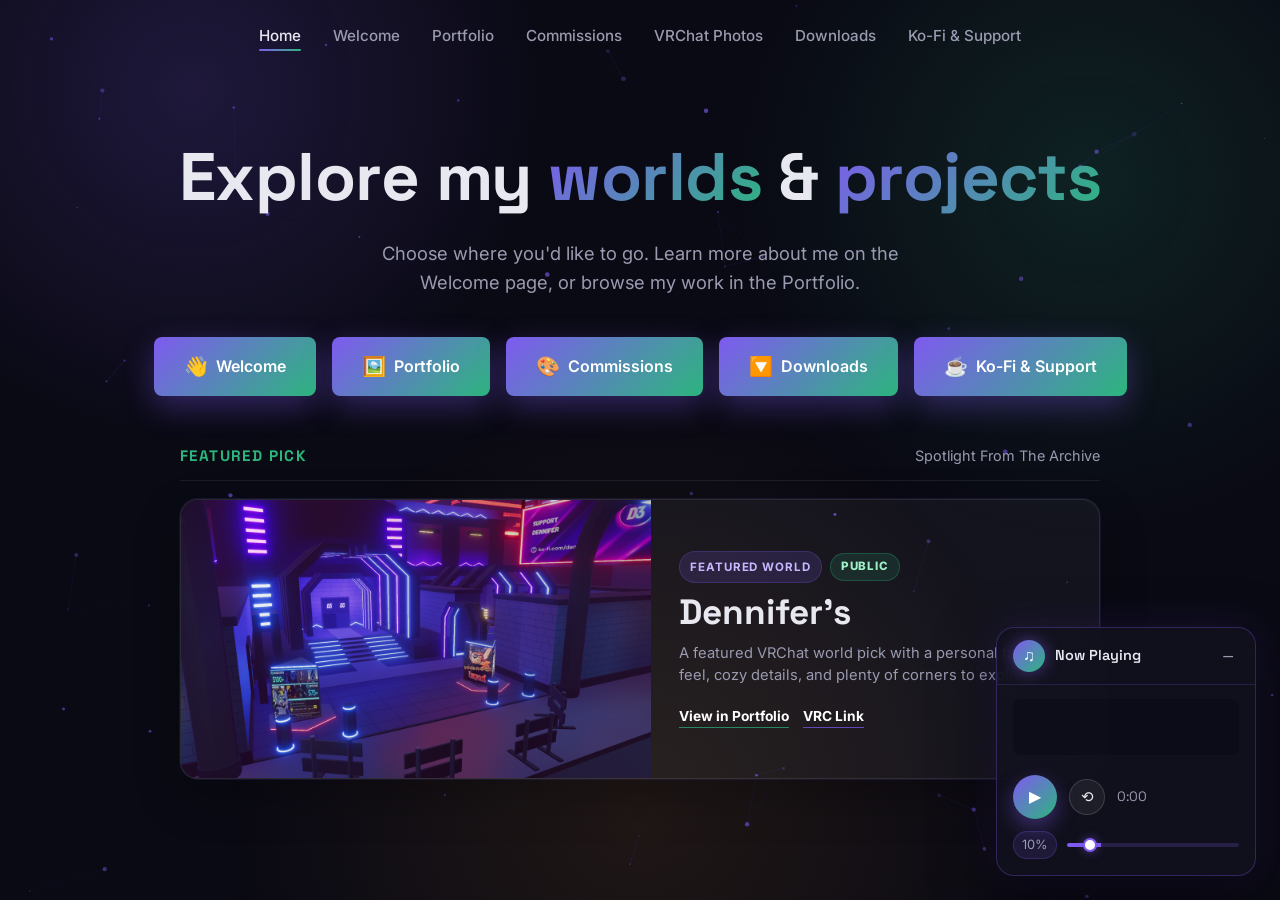
==== commit e6cfbdc2: "git add -A" ====
--- a/index.html
+++ b/index.html
@@ -55,6 +55,11 @@
     </div>
   </div>
 
+  <button class="page-scroll-cue" id="pageScrollCue" type="button" aria-label="Scroll for more content" aria-hidden="true">
+    <span class="page-scroll-cue-text">More</span>
+    <span class="page-scroll-cue-arrow">↓</span>
+  </button>
+
   <!-- Home content (kept in shell; loaded by app.js) -->
   <template id="homeContent">
     <section class="section hub-hero">
@@ -83,6 +88,7 @@
             <span class="hub-btn-icon">☕</span> Ko-Fi & Support
           </a>
         </div>
+        <div class="featured-showcase reveal" id="featuredShowcase"></div>
       </div>
     </section>
   </template>
--- a/main.css
+++ b/main.css
@@ -923,6 +923,153 @@
   font-weight: 600;
 }
 
+.welcome-about,
+.welcome-makes,
+.welcome-flow {
+  padding-top: 40px;
+}
+
+.welcome-layout {
+  display: grid;
+  grid-template-columns: minmax(0, 1.25fr) minmax(260px, 0.75fr);
+  gap: 24px;
+  align-items: stretch;
+}
+
+.welcome-panel,
+.welcome-signal,
+.welcome-make-card,
+.welcome-flow-card {
+  border: 1px solid rgba(255, 255, 255, 0.09);
+  background: rgba(255, 255, 255, 0.045);
+  box-shadow:
+    0 0 0 1px rgba(127, 90, 240, 0.09),
+    0 18px 48px rgba(0, 0, 0, 0.2);
+}
+
+.welcome-panel {
+  padding: 34px;
+  border-radius: 18px;
+}
+
+.welcome-panel-kicker {
+  display: inline-flex;
+  margin-bottom: 14px;
+  color: var(--primary-2);
+  font-size: 0.78rem;
+  font-weight: 800;
+  letter-spacing: 1.4px;
+  text-transform: uppercase;
+}
+
+.welcome-panel h2 {
+  max-width: 720px;
+  font-family: var(--font-head);
+  font-size: clamp(1.6rem, 3vw, 2.3rem);
+  line-height: 1.15;
+  margin-bottom: 16px;
+}
+
+.welcome-panel p {
+  color: var(--text-muted);
+  max-width: 780px;
+}
+
+.welcome-signal {
+  display: grid;
+  gap: 1px;
+  overflow: hidden;
+  border-radius: 18px;
+}
+
+.welcome-signal div {
+  display: flex;
+  flex-direction: column;
+  justify-content: center;
+  min-height: 96px;
+  padding: 22px;
+  background: rgba(10, 10, 20, 0.28);
+}
+
+.welcome-signal strong {
+  font-family: var(--font-head);
+  font-size: 1.35rem;
+}
+
+.welcome-signal span {
+  color: var(--text-muted);
+  font-size: 0.9rem;
+}
+
+.welcome-card-grid {
+  display: grid;
+  grid-template-columns: repeat(4, minmax(0, 1fr));
+  gap: 18px;
+}
+
+.welcome-make-card {
+  min-height: 220px;
+  padding: 24px;
+  border-radius: 16px;
+  transition: transform 0.25s ease, border-color 0.25s ease, box-shadow 0.25s ease;
+}
+
+.welcome-make-card:hover {
+  transform: translateY(-5px);
+  border-color: rgba(127, 90, 240, 0.36);
+  box-shadow:
+    0 0 0 1px rgba(127, 90, 240, 0.24),
+    0 20px 48px rgba(127, 90, 240, 0.14);
+}
+
+.welcome-make-card span {
+  display: inline-flex;
+  margin-bottom: 18px;
+  color: var(--primary-2);
+  font-family: var(--font-head);
+  font-size: 0.82rem;
+  font-weight: 800;
+}
+
+.welcome-make-card h3 {
+  font-family: var(--font-head);
+  font-size: 1.12rem;
+  margin-bottom: 10px;
+}
+
+.welcome-make-card p {
+  color: var(--text-muted);
+  font-size: 0.92rem;
+  line-height: 1.6;
+}
+
+.welcome-flow-card {
+  display: grid;
+  grid-template-columns: repeat(4, minmax(0, 1fr));
+  gap: 1px;
+  overflow: hidden;
+  border-radius: 18px;
+}
+
+.welcome-flow-card div {
+  padding: 24px;
+  background: rgba(10, 10, 20, 0.3);
+}
+
+.welcome-flow-card span {
+  display: block;
+  margin-bottom: 8px;
+  color: #fff;
+  font-family: var(--font-head);
+  font-size: 1.1rem;
+  font-weight: 700;
+}
+
+.welcome-flow-card p {
+  color: var(--text-muted);
+  font-size: 0.9rem;
+}
+
 /* About grid */
 .about-grid {
   display: grid;
@@ -1007,7 +1154,7 @@
 
 .hub-center {
   text-align: center;
-  max-width: 760px;
+  max-width: 1040px;
 }
 
 .hub-badge {
@@ -1073,6 +1220,212 @@
   border-color: var(--primary);
   color: var(--text);
   transform: translateY(-3px);
+}
+
+.featured-showcase {
+  width: 100%;
+  margin-top: 8px;
+}
+
+.featured-head {
+  display: flex;
+  align-items: baseline;
+  justify-content: space-between;
+  gap: 16px;
+  margin: 0 auto 18px;
+  max-width: 920px;
+  border-bottom: 1px solid rgba(255, 255, 255, 0.08);
+  padding-bottom: 12px;
+}
+
+.featured-head span {
+  color: var(--primary-2);
+  font-family: var(--font-head);
+  font-size: 0.95rem;
+  font-weight: 700;
+  letter-spacing: 1.4px;
+  text-transform: uppercase;
+}
+
+.featured-head p {
+  color: var(--text-muted);
+  font-size: 0.9rem;
+}
+
+.featured-card {
+  position: relative;
+  overflow: hidden;
+  display: grid;
+  grid-template-columns: minmax(260px, 1.05fr) 1fr;
+  max-width: 920px;
+  min-height: 280px;
+  margin: 0 auto;
+  border-radius: 18px;
+  background: rgba(255, 255, 255, 0.045);
+  border: 1px solid rgba(255, 255, 255, 0.09);
+  box-shadow:
+    0 0 0 1px rgba(127, 90, 240, 0.12),
+    0 18px 48px rgba(0, 0, 0, 0.24);
+  text-align: left;
+  transition: transform 0.25s ease, border-color 0.25s ease, box-shadow 0.25s ease;
+}
+
+.featured-card:hover {
+  transform: translateY(-4px);
+  border-color: rgba(127, 90, 240, 0.38);
+  box-shadow:
+    0 0 0 1px rgba(127, 90, 240, 0.32),
+    0 22px 58px rgba(127, 90, 240, 0.18);
+}
+
+.featured-media {
+  position: relative;
+  min-height: 100%;
+  height: 100%;
+  overflow: hidden;
+}
+
+.featured-media::after {
+  content: '';
+  position: absolute;
+  inset: 0;
+  background: linear-gradient(90deg, transparent, rgba(10, 10, 20, 0.24));
+  pointer-events: none;
+}
+
+.featured-img {
+  position: absolute;
+  inset: 0;
+  width: 100%;
+  height: 100%;
+  min-height: 280px;
+  object-fit: cover;
+  display: block;
+  opacity: 0;
+  transition: opacity 0.8s ease, transform 0.35s ease;
+}
+
+.featured-img.active {
+  opacity: 1;
+}
+
+.featured-card:hover .featured-img.active {
+  transform: scale(1.05);
+}
+
+.featured-body {
+  display: flex;
+  flex-direction: column;
+  justify-content: center;
+  gap: 10px;
+  padding: 28px;
+}
+
+.featured-tags,
+.project-tags {
+  display: flex;
+  align-items: center;
+  gap: 8px;
+  flex-wrap: wrap;
+}
+
+.project-tags {
+  flex-wrap: nowrap;
+  max-width: 100%;
+  min-width: 0;
+}
+
+.project-tags .tag {
+  min-width: 0;
+  overflow: hidden;
+  text-overflow: ellipsis;
+  white-space: nowrap;
+}
+
+.project-tags .visibility-pill {
+  flex: 0 0 auto;
+}
+
+.featured-label {
+  align-self: flex-start;
+  padding: 6px 10px;
+  border-radius: 999px;
+  background: rgba(127, 90, 240, 0.16);
+  border: 1px solid rgba(127, 90, 240, 0.24);
+  color: #c6b8ff;
+  font-size: 0.72rem;
+  font-weight: 700;
+  letter-spacing: 0.9px;
+  text-transform: uppercase;
+}
+
+.visibility-pill {
+  display: inline-flex;
+  align-items: center;
+  justify-content: center;
+  box-sizing: border-box;
+  min-width: 60px;
+  height: 28px;
+  min-height: 28px;
+  padding: 0 10px;
+  border-radius: 999px;
+  font-size: 0.72rem;
+  font-weight: 800;
+  line-height: 1;
+  letter-spacing: 0.8px;
+  text-transform: uppercase;
+  border: 1px solid rgba(255, 255, 255, 0.12);
+  background: rgba(255, 255, 255, 0.06);
+  color: var(--text-muted);
+}
+
+.visibility-pill.is-public {
+  color: #9ff0c9;
+  background: rgba(44, 182, 125, 0.14);
+  border-color: rgba(44, 182, 125, 0.28);
+}
+
+.visibility-pill.is-private {
+  color: #ffc18a;
+  background: rgba(229, 142, 39, 0.13);
+  border-color: rgba(229, 142, 39, 0.28);
+}
+
+.featured-body h2 {
+  font-family: var(--font-head);
+  font-size: clamp(1.55rem, 3vw, 2.2rem);
+  line-height: 1.1;
+}
+
+.featured-body p {
+  color: var(--text-muted);
+  font-size: 0.92rem;
+  line-height: 1.55;
+}
+
+.featured-link {
+  margin-top: 4px;
+  color: #fff;
+  font-size: 0.86rem;
+  font-weight: 700;
+  text-decoration: none;
+  border-bottom: 1px solid rgba(44, 182, 125, 0.7);
+}
+
+.featured-link:hover {
+  color: var(--primary-2);
+}
+
+.featured-actions {
+  display: flex;
+  align-items: center;
+  gap: 14px;
+  flex-wrap: wrap;
+  margin-top: 4px;
+}
+
+.featured-vrc-link {
+  border-bottom-color: rgba(127, 90, 240, 0.72);
 }
 
 /* ===== Portfolio page ===== */
@@ -1237,6 +1590,28 @@
   .project:hover .project-overlay {
     opacity: 1;
     pointer-events: auto;
+  }
+
+  .project-overlay-actions {
+    display: flex;
+    flex-direction: column;
+    align-items: center;
+    gap: 10px;
+  }
+
+  .project-overlay-actions .btn {
+    min-width: 158px;
+    padding: 11px 18px;
+    font-size: 0.9rem;
+  }
+
+  .project-vrc-link {
+    background: linear-gradient(135deg, rgba(44, 182, 125, 0.96), rgba(28, 136, 98, 0.96));
+    box-shadow: 0 10px 30px rgba(44, 182, 125, 0.26);
+  }
+
+  .project-vrc-link:hover {
+    box-shadow: 0 16px 38px rgba(44, 182, 125, 0.36);
   }
 
   .vrchat-overlay {
@@ -1359,6 +1734,34 @@
     text-transform: uppercase;
   }
 
+  .vrchat-summary {
+    display: inline-flex;
+    align-items: baseline;
+    justify-content: center;
+    gap: 8px;
+    margin-top: 18px;
+    padding: 10px 16px;
+    border-radius: 999px;
+    border: 1px solid rgba(127, 90, 240, 0.22);
+    background: rgba(127, 90, 240, 0.1);
+    box-shadow: 0 12px 30px rgba(127, 90, 240, 0.12);
+  }
+
+  .vrchat-summary span:first-child {
+    font-family: var(--font-head);
+    font-size: 1.18rem;
+    font-weight: 800;
+    color: #fff;
+  }
+
+  .vrchat-summary span:last-child {
+    color: var(--text-muted);
+    font-size: 0.78rem;
+    font-weight: 800;
+    letter-spacing: 1px;
+    text-transform: uppercase;
+  }
+
   .vrchat-grid {
     display: grid;
     gap: 40px;
@@ -1393,9 +1796,117 @@
     font-size: 0.9rem;
   }
 
+  .vrchat-jumpbar {
+    position: relative;
+    max-width: 100%;
+    margin: -18px 0 38px;
+    padding: 14px;
+    border-radius: 18px;
+    border: 1px solid rgba(255, 255, 255, 0.08);
+    background: rgba(255, 255, 255, 0.035);
+    box-shadow:
+      0 0 0 1px rgba(127, 90, 240, 0.08),
+      0 14px 38px rgba(0, 0, 0, 0.2);
+    backdrop-filter: blur(10px);
+    -webkit-backdrop-filter: blur(10px);
+  }
+
+  .vrchat-jumpbar-head {
+    display: flex;
+    align-items: center;
+    justify-content: space-between;
+    gap: 12px;
+    margin-bottom: 10px;
+  }
+
+  .vrchat-jumpbar-head span {
+    color: var(--primary-2);
+    font-family: var(--font-head);
+    font-size: 0.78rem;
+    font-weight: 800;
+    letter-spacing: 1.2px;
+    text-transform: uppercase;
+  }
+
+  .vrchat-jumpbar-head small {
+    color: var(--text-muted);
+    font-size: 0.78rem;
+  }
+
+  .vrchat-jumpbar-track {
+    display: flex;
+    gap: 8px;
+    overflow-x: auto;
+    padding: 2px 2px 10px;
+    scrollbar-width: thin;
+    scrollbar-color: rgba(127, 90, 240, 0.62) rgba(255, 255, 255, 0.07);
+    scroll-snap-type: x proximity;
+  }
+
+  .vrchat-jumpbar-track::-webkit-scrollbar {
+    height: 9px;
+  }
+
+  .vrchat-jumpbar-track::-webkit-scrollbar-track {
+    border-radius: 999px;
+    background:
+      linear-gradient(90deg, rgba(127, 90, 240, 0.08), rgba(44, 182, 125, 0.08)),
+      rgba(255, 255, 255, 0.055);
+    box-shadow: inset 0 0 0 1px rgba(255, 255, 255, 0.04);
+  }
+
+  .vrchat-jumpbar-track::-webkit-scrollbar-thumb {
+    border-radius: 999px;
+    background: var(--grad);
+    box-shadow: 0 0 14px rgba(127, 90, 240, 0.34);
+  }
+
+  .vrchat-jumpbar-track::-webkit-scrollbar-thumb:hover {
+    background: linear-gradient(135deg, #9b82ff, #45d79a);
+  }
+
+  .vrchat-jump-chip {
+    flex: 0 0 auto;
+    scroll-snap-align: start;
+    display: inline-flex;
+    align-items: center;
+    gap: 8px;
+    min-height: 34px;
+    padding: 0 12px;
+    border-radius: 999px;
+    border: 1px solid rgba(127, 90, 240, 0.2);
+    background: rgba(127, 90, 240, 0.1);
+    color: var(--text);
+    font-family: var(--font-body);
+    font-size: 0.82rem;
+    font-weight: 700;
+    cursor: pointer;
+    transition: transform 0.2s ease, border-color 0.2s ease, background 0.2s ease;
+  }
+
+  .vrchat-jump-chip:hover {
+    transform: translateY(-2px);
+    border-color: rgba(44, 182, 125, 0.42);
+    background: rgba(44, 182, 125, 0.12);
+  }
+
+  .vrchat-jump-chip small {
+    display: inline-flex;
+    align-items: center;
+    justify-content: center;
+    min-width: 24px;
+    height: 22px;
+    padding: 0 7px;
+    border-radius: 999px;
+    background: rgba(10, 10, 20, 0.42);
+    color: var(--text-muted);
+    font-size: 0.72rem;
+  }
+
   .vrchat-month-group {
     display: grid;
     gap: 18px;
+    scroll-margin-top: 96px;
   }
 
   .vrchat-month-head {
@@ -1446,7 +1957,10 @@
     display: block;
     min-height: 132px;
     border-radius: 24px;
-    box-shadow: inset 0 0 0 1px rgba(255, 255, 255, 0.03);
+    box-shadow:
+      0 0 0 1px rgba(127, 90, 240, 0.18),
+      0 10px 30px rgba(127, 90, 240, 0.12),
+      inset 0 0 0 1px rgba(255, 255, 255, 0.04);
     transition: transform 0.3s ease, box-shadow 0.3s ease;
   }
 
@@ -1460,7 +1974,10 @@
   }
 
   .vrchat-card:hover .vrchat-thumb {
-    box-shadow: 0 20px 50px rgba(0, 0, 0, 0.25);
+    box-shadow:
+      0 0 0 1px rgba(127, 90, 240, 0.52),
+      0 0 34px rgba(127, 90, 240, 0.28),
+      0 18px 52px rgba(44, 182, 125, 0.16);
   }
 
   .vrchat-overlay {
@@ -2058,6 +2575,94 @@
   opacity: 0.58;
 }
 
+.page-scroll-cue {
+  position: fixed;
+  left: 50%;
+  bottom: 22px;
+  z-index: 190;
+  display: inline-flex;
+  align-items: center;
+  gap: 11px;
+  padding: 8px 10px 8px 18px;
+  border-radius: 999px;
+  border: 1px solid rgba(127, 90, 240, 0.28);
+  background:
+    linear-gradient(135deg, rgba(18, 18, 31, 0.72), rgba(18, 18, 31, 0.46)),
+    radial-gradient(circle at 20% 20%, rgba(127, 90, 240, 0.22), transparent 55%);
+  color: rgba(232, 232, 240, 0.82);
+  box-shadow:
+    0 18px 48px rgba(0, 0, 0, 0.34),
+    0 0 0 1px rgba(255, 255, 255, 0.04),
+    0 0 34px rgba(127, 90, 240, 0.18);
+  backdrop-filter: blur(12px);
+  -webkit-backdrop-filter: blur(12px);
+  font-family: var(--font-body);
+  font-size: 0.74rem;
+  font-weight: 800;
+  letter-spacing: 1.35px;
+  text-transform: uppercase;
+  cursor: pointer;
+  opacity: 0;
+  visibility: hidden;
+  transform: translate(-50%, 12px);
+  transition: opacity 0.25s ease, visibility 0.25s ease, transform 0.25s ease, border-color 0.2s ease;
+}
+
+.page-scroll-cue.visible {
+  opacity: 0.9;
+  visibility: visible;
+  transform: translate(-50%, 0);
+}
+
+.page-scroll-cue.visible:hover {
+  opacity: 1;
+  border-color: rgba(44, 182, 125, 0.46);
+  color: #fff;
+  box-shadow:
+    0 20px 54px rgba(0, 0, 0, 0.36),
+    0 0 38px rgba(44, 182, 125, 0.18),
+    0 0 46px rgba(127, 90, 240, 0.2);
+  transform: translate(-50%, -3px);
+}
+
+.page-scroll-cue-arrow {
+  display: inline-flex;
+  align-items: center;
+  justify-content: center;
+  width: 34px;
+  height: 34px;
+  border-radius: 50%;
+  background: var(--grad);
+  border: 1px solid rgba(255, 255, 255, 0.16);
+  color: #fff;
+  font-family: var(--font-head);
+  font-size: 1.05rem;
+  line-height: 1;
+  box-shadow:
+    0 8px 22px rgba(127, 90, 240, 0.34),
+    inset 0 0 0 1px rgba(255, 255, 255, 0.08);
+  animation: pageScrollCuePulse 1.9s ease-in-out infinite;
+}
+
+.page-scroll-cue-text {
+  position: relative;
+  top: 1px;
+}
+
+.page-scroll-cue.up .page-scroll-cue-arrow {
+  animation-name: pageScrollCuePulseUp;
+}
+
+@keyframes pageScrollCuePulse {
+  0%, 100% { transform: translateY(0); }
+  50% { transform: translateY(4px); }
+}
+
+@keyframes pageScrollCuePulseUp {
+  0%, 100% { transform: translateY(0); }
+  50% { transform: translateY(-4px); }
+}
+
 /* ===== Welcome / portfolio responsive ===== */
 @media (max-width: 992px) {
   .portfolio-grid,
@@ -2069,6 +2674,11 @@
     gap: 40px;
     text-align: center;
   }
+  .welcome-layout,
+  .welcome-card-grid,
+  .welcome-flow-card {
+    grid-template-columns: repeat(2, minmax(0, 1fr));
+  }
   .about-text .btn {
     margin-top: 4px;
   }
@@ -2079,11 +2689,43 @@
   .commissions-grid {
     grid-template-columns: 1fr;
   }
+  .welcome-layout,
+  .welcome-card-grid,
+  .welcome-flow-card {
+    grid-template-columns: 1fr;
+  }
 }
 
 @media (max-width: 576px) {
   .portfolio-grid {
     grid-template-columns: 1fr;
+  }
+  .featured-head {
+    align-items: center;
+    flex-direction: column;
+    text-align: center;
+  }
+  .featured-card {
+    grid-template-columns: 1fr;
+  }
+  .featured-media {
+    min-height: 190px;
+    height: 190px;
+  }
+  .featured-img {
+    min-height: 190px;
+  }
+  .featured-body {
+    padding: 18px;
+  }
+  .welcome-panel,
+  .welcome-make-card,
+  .welcome-flow-card div {
+    padding: 20px;
+  }
+  .welcome-signal div {
+    min-height: 82px;
+    padding: 18px 20px;
   }
   .about-card {
     width: 240px;
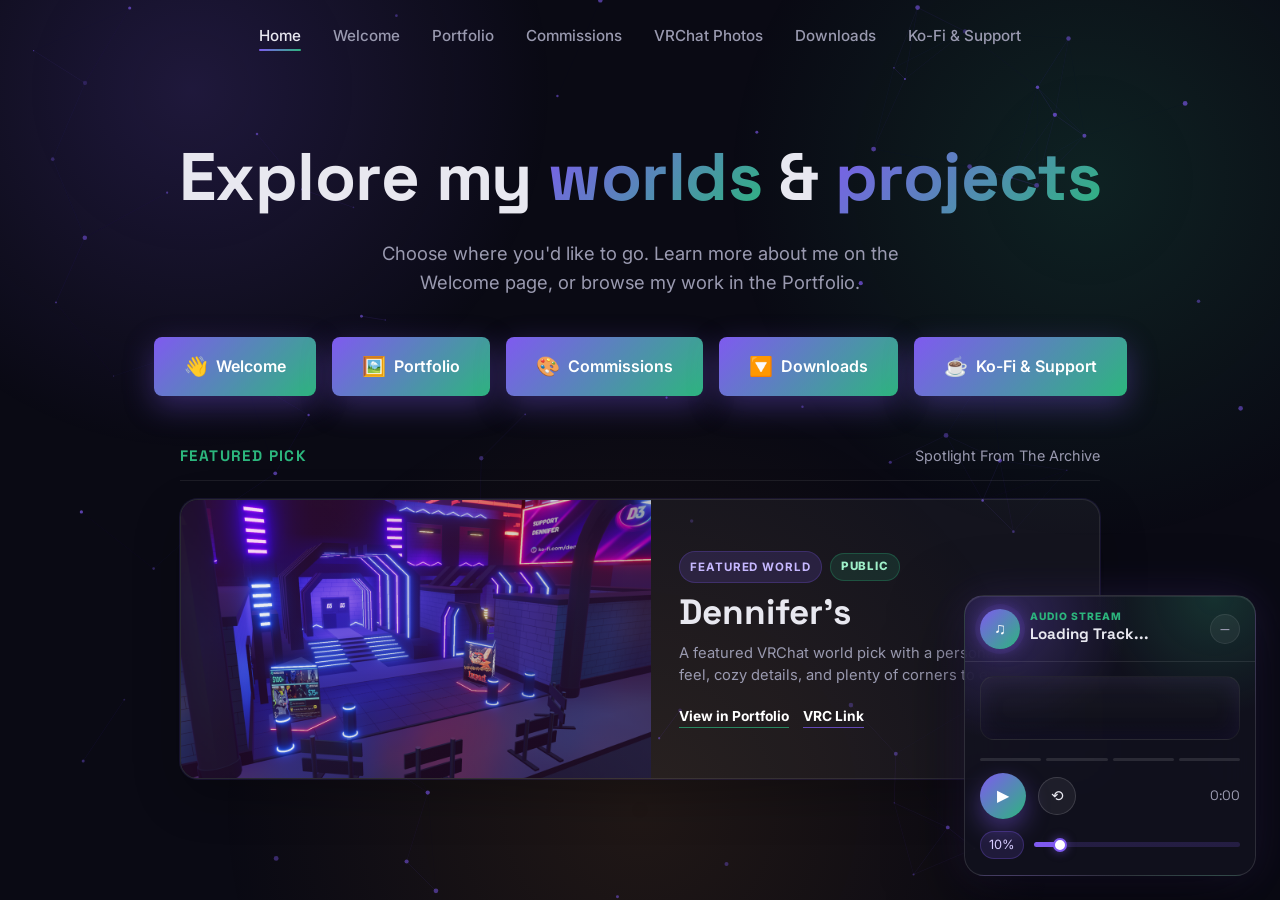
==== commit f5edd47c: "Update website More changes again" ====
--- a/index.html
+++ b/index.html
@@ -97,11 +97,20 @@
   <aside class="music-player" id="musicPlayer">
     <div class="mp-header">
       <span class="mp-disc">♫</span>
-      <span class="mp-title">Now Playing</span>
+      <span class="mp-title-wrap">
+        <span class="mp-kicker">Audio Stream</span>
+        <span class="mp-title">Loading Track...</span>
+      </span>
       <button class="mp-collapse" aria-label="Collapse player">–</button>
     </div>
     <div class="mp-body">
       <canvas class="mp-visualizer"></canvas>
+      <div class="mp-status" aria-hidden="true">
+        <span></span>
+        <span></span>
+        <span></span>
+        <span></span>
+      </div>
       <div class="mp-controls">
         <button class="mp-play" aria-label="Play / Pause">▶</button>
         <button class="mp-restart" aria-label="Restart song">⟲</button>
--- a/main.css
+++ b/main.css
@@ -763,9 +763,15 @@
   padding-top: 120px;
 }
 
-.welcome-center {
-  text-align: center;
-  max-width: 760px;
+.welcome-top {
+  display: grid;
+  grid-template-columns: minmax(0, 0.95fr) minmax(320px, 0.75fr);
+  align-items: center;
+  gap: 36px;
+}
+
+.welcome-hero-copy {
+  text-align: left;
 }
 
 .welcome-badge {
@@ -778,36 +784,47 @@
   border: 1px solid rgba(127, 90, 240, 0.3);
   color: #b39dff;
   font-size: 0.85rem;
-  font-weight: 500;
-  margin-bottom: 28px;
+  font-weight: 800;
+  letter-spacing: 0.8px;
+  margin-bottom: 22px;
 }
 
 .welcome-title {
   font-family: var(--font-head);
-  font-size: clamp(2.4rem, 5.5vw, 4.2rem);
-  line-height: 1.1;
+  font-size: clamp(2rem, 4.2vw, 3.35rem);
+  line-height: 1.04;
   font-weight: 700;
-  letter-spacing: -0.5px;
-  margin-bottom: 24px;
+  letter-spacing: 0;
+  margin-bottom: 20px;
 }
 
 .welcome-sub {
   color: var(--text-muted);
   font-size: 1.15rem;
-  max-width: 560px;
-  margin: 0 auto 36px;
-}
-
-.welcome-center .hero-actions {
-  justify-content: center;
-  margin-bottom: 40px;
+  max-width: 620px;
+  margin: 0 0 24px;
+}
+
+.welcome-actions {
+  display: flex;
+  align-items: center;
+  flex-wrap: wrap;
+  gap: 12px;
+  margin-bottom: 26px;
+}
+
+.welcome-actions .btn {
+  min-height: auto;
+  padding: 11px 18px;
+  line-height: 1;
 }
 
 .welcome-tools {
   display: flex;
   flex-wrap: wrap;
-  justify-content: center;
-  gap: 12px;
+  justify-content: flex-start;
+  gap: 10px;
+  max-width: 660px;
 }
 
 .welcome-tools span {
@@ -826,32 +843,101 @@
   transform: translateY(-3px);
 }
 
+.welcome-preview {
+  position: relative;
+  min-height: 445px;
+}
+
+.welcome-preview-stack {
+  position: relative;
+  min-height: 390px;
+  transform: translateY(34px);
+}
+
+.welcome-preview-slot {
+  position: absolute;
+  width: 72%;
+  height: 210px;
+  border-radius: 18px;
+  overflow: hidden;
+  border: 1px solid rgba(255, 255, 255, 0.12);
+  box-shadow:
+    0 20px 52px rgba(0, 0, 0, 0.36),
+    0 0 34px rgba(127, 90, 240, 0.12);
+}
+
+.welcome-preview-slot img {
+  position: absolute;
+  inset: 0;
+  width: 100%;
+  height: 100%;
+  object-fit: cover;
+  opacity: 0;
+  transition: opacity 0.75s ease, transform 0.75s ease;
+  transform: scale(1.025);
+}
+
+.welcome-preview-slot img.active {
+  opacity: 1;
+  transform: scale(1);
+}
+
+.welcome-preview-slot:nth-child(1) {
+  top: 0;
+  right: 0;
+  z-index: 3;
+}
+
+.welcome-preview-slot:nth-child(2) {
+  top: 92px;
+  left: 0;
+  z-index: 2;
+}
+
+.welcome-preview-slot:nth-child(3) {
+  right: 34px;
+  bottom: 0;
+  z-index: 1;
+}
+
 /* Welcome social links */
 .social-row {
-  margin-top: 40px;
-  display: flex;
-  flex-direction: column;
-  align-items: center;
+  grid-column: 1 / -1;
+  margin-top: -18px;
+  display: flex;
+  flex-direction: row;
+  align-items: center;
+  justify-content: space-between;
   gap: 16px;
   width: 100%;
+  padding: 16px 18px;
+  border-radius: 18px;
+  border: 1px solid rgba(255, 255, 255, 0.08);
+  background:
+    linear-gradient(135deg, rgba(255, 255, 255, 0.045), rgba(255, 255, 255, 0.018)),
+    rgba(255, 255, 255, 0.025);
+  box-shadow:
+    0 16px 42px rgba(0, 0, 0, 0.2),
+    inset 0 1px 0 rgba(255, 255, 255, 0.04);
 }
 
 .social-label {
+  flex: 0 0 auto;
   color: var(--text-muted);
   font-size: 0.85rem;
   text-transform: uppercase;
   letter-spacing: 2px;
-  text-align: center;
+  text-align: left;
 }
 
 .social-links {
   display: flex;
-  gap: 14px;
+  gap: 10px;
   flex-wrap: wrap;
-  justify-content: center;
-  width: 100%;
-  max-width: 760px;
-  margin: 0 auto;
+  justify-content: flex-end;
+  width: auto;
+  max-width: none;
+  margin: 0;
 }
 
 .social-link {
@@ -913,9 +999,11 @@
 }
 
 .social-note {
-  color: var(--text-muted);
-  font-size: 0.85rem;
-  max-width: 480px;
+  flex: 0 1 220px;
+  color: var(--text-muted);
+  font-size: 0.78rem;
+  max-width: 240px;
+  text-align: right;
 }
 
 .social-note strong {
@@ -1342,7 +1430,8 @@
   white-space: nowrap;
 }
 
-.project-tags .visibility-pill {
+.project-tags .visibility-pill,
+.project-tags .commissioned-pill {
   flex: 0 0 auto;
 }
 
@@ -1391,6 +1480,25 @@
   border-color: rgba(229, 142, 39, 0.28);
 }
 
+.commissioned-pill {
+  display: inline-flex;
+  align-items: center;
+  justify-content: center;
+  box-sizing: border-box;
+  height: 28px;
+  min-height: 28px;
+  padding: 0 10px;
+  border-radius: 999px;
+  color: #d7ccff;
+  background: linear-gradient(135deg, rgba(127, 90, 240, 0.2), rgba(44, 182, 125, 0.12));
+  border: 1px solid rgba(127, 90, 240, 0.3);
+  font-size: 0.72rem;
+  font-weight: 800;
+  line-height: 1;
+  letter-spacing: 0.8px;
+  text-transform: uppercase;
+}
+
 .featured-body h2 {
   font-family: var(--font-head);
   font-size: clamp(1.55rem, 3vw, 2.2rem);
@@ -1476,7 +1584,13 @@
 
 /* Portfolio sections (grouped by category) */
 .portfolio-section {
-  margin-bottom: 64px;
+  margin-bottom: 72px;
+  padding: 22px;
+  border-radius: 20px;
+  border: 1px solid rgba(255, 255, 255, 0.07);
+  background:
+    linear-gradient(135deg, rgba(255, 255, 255, 0.035), rgba(255, 255, 255, 0.015)),
+    rgba(255, 255, 255, 0.018);
 }
 
 .portfolio-section:last-child {
@@ -1485,13 +1599,13 @@
 
 .portfolio-section-head {
   display: flex;
-  align-items: baseline;
+  align-items: center;
   justify-content: space-between;
   gap: 16px;
   flex-wrap: wrap;
-  border-bottom: 1px solid var(--border);
-  padding-bottom: 16px;
-  margin-bottom: 28px;
+  border-bottom: 1px solid rgba(255, 255, 255, 0.08);
+  padding-bottom: 18px;
+  margin-bottom: 22px;
 }
 
 .portfolio-section-head h2 {
@@ -1509,16 +1623,23 @@
   color: var(--text-muted);
   font-size: 0.9rem;
   letter-spacing: 0.5px;
+  padding: 7px 12px;
+  border-radius: 999px;
+  border: 1px solid rgba(127, 90, 240, 0.2);
+  background: rgba(127, 90, 240, 0.1);
 }
 
 /* Projects grid */
 .portfolio-grid {
   display: grid;
-  grid-template-columns: repeat(2, 1fr);
-  gap: 32px;
+  grid-template-columns: minmax(0, 1fr);
+  gap: 20px;
 }
 
 .project {
+  display: grid;
+  grid-template-columns: minmax(260px, 0.9fr) minmax(280px, 1.1fr);
+  min-height: 236px;
   background: var(--bg-card);
   border: 1px solid var(--border);
   border-radius: var(--radius);
@@ -1527,14 +1648,23 @@
 }
 
 .project:hover {
-  transform: translateY(-8px);
+  transform: translateY(-4px);
   border-color: rgba(127, 90, 240, 0.4);
   box-shadow: var(--shadow);
 }
 
+.project.project-target-highlight {
+  border-color: rgba(44, 182, 125, 0.82);
+  box-shadow:
+    0 0 0 2px rgba(44, 182, 125, 0.34),
+    0 0 34px rgba(44, 182, 125, 0.26),
+    var(--shadow);
+}
+
 .project-thumb {
   position: relative;
-  aspect-ratio: 4/3;
+  min-height: 236px;
+  height: 100%;
   display: flex;
   align-items: center;
   justify-content: center;
@@ -1573,36 +1703,38 @@
   transform: scale(1.15) rotate(-6deg);
 }
 
-.project-overlay {
-    position: absolute;
-    inset: 0;
+  .project-inline-actions {
     display: flex;
     align-items: center;
-    justify-content: center;
-    background: rgba(10, 10, 20, 0.7);
-    backdrop-filter: blur(4px);
-    -webkit-backdrop-filter: blur(4px);
-    opacity: 0;
-    transition: opacity 0.3s ease;
+    flex-wrap: wrap;
+    gap: 10px;
+    margin-top: auto;
+    padding-top: 8px;
+  }
+
+  .project-inline-actions .btn {
+    min-height: auto;
+    padding: 10px 16px;
+    font-size: 0.88rem;
+    line-height: 1;
+  }
+
+  .project-commissioner-link {
+    color: #d7ccff;
+    background: rgba(127, 90, 240, 0.14);
+    border: 1px solid rgba(127, 90, 240, 0.28);
+    box-shadow: none;
+  }
+
+  .project-commissioner-link:hover {
+    color: #fff;
+    border-color: rgba(127, 90, 240, 0.48);
+    box-shadow: 0 12px 28px rgba(127, 90, 240, 0.18);
+  }
+
+  .project-commissioner-link.is-static {
+    cursor: default;
     pointer-events: none;
-  }
-
-  .project:hover .project-overlay {
-    opacity: 1;
-    pointer-events: auto;
-  }
-
-  .project-overlay-actions {
-    display: flex;
-    flex-direction: column;
-    align-items: center;
-    gap: 10px;
-  }
-
-  .project-overlay-actions .btn {
-    min-width: 158px;
-    padding: 11px 18px;
-    font-size: 0.9rem;
   }
 
   .project-vrc-link {
@@ -1688,15 +1820,20 @@
 }
 
 .project-info {
-    padding: 32px 30px;
-    background: rgba(255, 255, 255, 0.03);
-    border-top: 1px solid rgba(255, 255, 255, 0.08);
+    display: flex;
+    flex-direction: column;
+    gap: 12px;
+    padding: 28px 30px;
+    background:
+      radial-gradient(circle at 100% 0%, rgba(127, 90, 240, 0.12), transparent 42%),
+      rgba(255, 255, 255, 0.03);
+    border-left: 1px solid rgba(255, 255, 255, 0.08);
 }
 
 .project-info h3 {
     font-family: var(--font-head);
-    font-size: 1.2rem;
-    margin-bottom: 10px;
+    font-size: 1.45rem;
+    margin-bottom: 0;
 }
 
 .project-info p {
@@ -2228,43 +2365,141 @@
 }
 
 /* ===== Downloads ===== */
+.downloads-featured {
+  margin-bottom: 18px;
+}
+
+.download-featured-card {
+  border-color: rgba(44, 182, 125, 0.22);
+  background:
+    radial-gradient(circle at 8% 28%, rgba(44, 182, 125, 0.12), transparent 44%),
+    radial-gradient(circle at 88% 0%, rgba(127, 90, 240, 0.14), transparent 38%),
+    var(--bg-card);
+}
+
+.download-featured-kicker {
+  color: var(--primary-2);
+  font-size: 0.68rem;
+  font-weight: 800;
+  letter-spacing: 1.2px;
+  line-height: 1;
+  text-transform: uppercase;
+}
+
+.downloads-toolbar {
+  display: flex;
+  align-items: center;
+  justify-content: space-between;
+  gap: 14px;
+  margin-bottom: 16px;
+  padding: 12px;
+  border-radius: 14px;
+  border: 1px solid rgba(255, 255, 255, 0.08);
+  background: rgba(255, 255, 255, 0.035);
+}
+
+.downloads-search {
+  flex: 1 1 260px;
+}
+
+.downloads-search input {
+  width: 100%;
+  height: 40px;
+  padding: 0 14px;
+  border-radius: 999px;
+  border: 1px solid rgba(255, 255, 255, 0.1);
+  background: rgba(10, 10, 20, 0.38);
+  color: var(--text);
+  font: inherit;
+  outline: none;
+}
+
+.downloads-search input::placeholder {
+  color: rgba(154, 154, 176, 0.72);
+}
+
+.downloads-search input:focus {
+  border-color: rgba(44, 182, 125, 0.45);
+  box-shadow: 0 0 0 3px rgba(44, 182, 125, 0.1);
+}
+
+.downloads-filters {
+  display: flex;
+  align-items: center;
+  justify-content: flex-end;
+  flex-wrap: wrap;
+  gap: 8px;
+}
+
+.download-filter {
+  height: 36px;
+  padding: 0 12px;
+  border-radius: 999px;
+  border: 1px solid rgba(127, 90, 240, 0.22);
+  background: rgba(127, 90, 240, 0.1);
+  color: #c6b8ff;
+  font: inherit;
+  font-size: 0.78rem;
+  font-weight: 800;
+  text-transform: capitalize;
+  cursor: pointer;
+  transition: transform 0.2s ease, border-color 0.2s ease, background 0.2s ease;
+}
+
+.download-filter:hover,
+.download-filter.active {
+  transform: translateY(-1px);
+  border-color: rgba(44, 182, 125, 0.36);
+  background: rgba(44, 182, 125, 0.12);
+  color: #9ff0c9;
+}
+
 .downloads-grid {
   display: grid;
-  grid-template-columns: repeat(2, minmax(0, 1fr));
-  gap: 28px;
+  grid-template-columns: minmax(0, 1fr);
+  gap: 14px;
 }
 
 .download-card {
-  display: flex;
-  flex-direction: column;
+  display: grid;
+  grid-template-columns: 96px minmax(0, 1fr) auto;
+  align-items: center;
+  gap: 18px;
   background: var(--bg-card);
   border: 1px solid var(--border);
   border-radius: 14px;
   overflow: hidden;
-  transition: transform 0.3s ease, border-color 0.3s ease, box-shadow 0.3s ease;
+  padding: 12px;
+  transition: transform 0.25s ease, border-color 0.25s ease, box-shadow 0.25s ease, background 0.25s ease;
 }
 
 .download-card:hover {
-  transform: translateY(-8px);
+  transform: translateY(-3px);
   border-color: rgba(127, 90, 240, 0.4);
-  box-shadow: var(--shadow);
+  background:
+    radial-gradient(circle at 10% 30%, rgba(127, 90, 240, 0.1), transparent 48%),
+    var(--bg-card);
+  box-shadow: 0 14px 42px rgba(0, 0, 0, 0.34);
 }
 
 .download-thumb {
   position: relative;
-  aspect-ratio: 6 / 4;
+  width: 96px;
+  height: 72px;
   display: flex;
   align-items: center;
   justify-content: center;
   overflow: hidden;
-  padding: 10px;
+  padding: 12px;
+  border-radius: 10px;
+  border: 1px solid rgba(255, 255, 255, 0.07);
   background:
     radial-gradient(circle at 30% 30%, rgba(127, 90, 240, 0.22), transparent 70%),
     linear-gradient(135deg, rgba(127, 90, 240, 0.1), rgba(10, 10, 20, 0.8));
 }
 
 .download-thumb img {
-  width: clamp(44px, 8vw, 72px);
+  width: clamp(44px, 6vw, 64px);
   height: auto;
   max-height: 100%;
   object-fit: contain;
@@ -2282,9 +2517,9 @@
 .download-card-body {
   display: flex;
   flex-direction: column;
-  gap: 6px;
-  padding: 12px 14px 14px;
-  flex: 1;
+  min-width: 0;
+  gap: 7px;
+  padding: 0;
 }
 
 .download-card-head {
@@ -2296,25 +2531,34 @@
 
 .download-card-head h3 {
   font-family: var(--font-head);
-  font-size: 0.88rem;
-  margin-bottom: 2px;
+  font-size: 1rem;
+  margin-bottom: 0;
+}
+
+.download-meta {
+  display: flex;
+  align-items: center;
+  flex-wrap: wrap;
+  gap: 8px;
+  margin-top: 6px;
 }
 
 .download-version {
   display: inline-flex;
   align-items: center;
-  padding: 6px 10px;
+  padding: 5px 9px;
   border-radius: 999px;
   background: rgba(44, 182, 125, 0.16);
   color: #8be5bf;
-  font-size: 0.8rem;
-  font-weight: 600;
+  font-size: 0.74rem;
+  font-weight: 800;
+  line-height: 1;
 }
 
 .download-description {
   color: var(--text-muted);
-  font-size: 0.95rem;
-  line-height: 1.7;
+  font-size: 0.88rem;
+  line-height: 1.55;
 }
 
 .download-tags {
@@ -2326,63 +2570,85 @@
 .download-tag {
   display: inline-flex;
   align-items: center;
-  padding: 7px 12px;
+  justify-content: center;
+  box-sizing: border-box;
+  min-height: 24px;
+  padding: 5px 9px;
   border-radius: 999px;
   background: rgba(127, 90, 240, 0.16);
   color: #b39dff;
-  font-size: 0.8rem;
-  font-weight: 600;
+  font-size: 0.72rem;
+  font-weight: 800;
+  line-height: 1;
   border: 1px solid rgba(127, 90, 240, 0.2);
 }
 
+.download-primary-tag {
+  color: #c6b8ff;
+  background: rgba(127, 90, 240, 0.16);
+  border-color: rgba(127, 90, 240, 0.24);
+}
+
 .download-footer {
   display: flex;
   align-items: center;
-  justify-content: space-between;
-  gap: 10px;
-  flex-wrap: wrap;
-  margin-top: auto;
-  padding-top: 6px;
+  justify-content: flex-end;
+  gap: 8px;
+  padding: 0;
 }
 
 .download-size {
-  color: var(--text-muted);
-  font-size: 0.9rem;
+  display: inline-flex;
+  align-items: center;
+  padding: 5px 9px;
+  border-radius: 999px;
+  background: rgba(255, 255, 255, 0.055);
+  border: 1px solid rgba(255, 255, 255, 0.08);
+  color: var(--text-muted);
+  font-size: 0.74rem;
+  font-weight: 800;
+  line-height: 1;
 }
 
 .download-action {
-  padding: 9px 16px;
-  font-size: 0.9rem;
+  white-space: nowrap;
+  padding: 10px 16px;
+  font-size: 0.88rem;
   min-height: auto;
   line-height: 1;
 }
 
 /* ===== Commissions ===== */
+.commissions-hero .container {
+  max-width: 1360px;
+}
+
 .commissions-grid {
   display: grid;
-  grid-template-columns: repeat(2, minmax(0, 1fr));
-  gap: 24px;
+  grid-template-columns: repeat(auto-fit, minmax(240px, 1fr));
+  justify-content: center;
+  gap: 14px;
 }
 
 .commission-card {
   display: flex;
   flex-direction: column;
   border: 1px solid var(--border);
-  border-radius: 20px;
+  border-radius: 14px;
   overflow: hidden;
   background: var(--bg-card);
   transition: transform 0.3s ease, border-color 0.3s ease, box-shadow 0.3s ease;
 }
 
 .commission-card:hover {
-  transform: translateY(-6px);
+  transform: translateY(-4px);
   border-color: rgba(127, 90, 240, 0.4);
   box-shadow: var(--shadow);
 }
 
 .commission-thumb {
   position: relative;
-  aspect-ratio: 16 / 10;
+  aspect-ratio: 7 / 6;
   overflow: hidden;
   background: linear-gradient(135deg, rgba(127, 90, 240, 0.18), rgba(10, 10, 20, 0.8));
 }
@@ -2416,20 +2682,152 @@
 .commission-body {
   display: flex;
   flex-direction: column;
-  gap: 10px;
-  padding: 20px 22px 22px;
+  gap: 8px;
+  padding: 16px 18px 18px;
 }
 
 .commission-body h3 {
   font-family: var(--font-head);
-  font-size: 1.1rem;
+  font-size: 1rem;
   margin-bottom: 2px;
 }
 
 .commission-body p {
   color: var(--text-muted);
-  font-size: 0.95rem;
-  line-height: 1.7;
+  font-size: 0.88rem;
+  line-height: 1.55;
+}
+
+.finished-commissions-section {
+  padding-top: 40px;
+}
+
+.finished-commissions-grid {
+  display: grid;
+  grid-template-columns: repeat(auto-fit, minmax(260px, 330px));
+  justify-content: center;
+  gap: 20px;
+}
+
+.finished-commission-card {
+  overflow: hidden;
+  border-radius: 16px;
+  border: 1px solid rgba(255, 255, 255, 0.09);
+  background: rgba(255, 255, 255, 0.045);
+  box-shadow:
+    0 0 0 1px rgba(127, 90, 240, 0.08),
+    0 18px 44px rgba(0, 0, 0, 0.22);
+  transition: transform 0.25s ease, border-color 0.25s ease, box-shadow 0.25s ease;
+}
+
+.finished-commission-card:hover {
+  transform: translateY(-5px);
+  border-color: rgba(44, 182, 125, 0.32);
+  box-shadow:
+    0 0 0 1px rgba(44, 182, 125, 0.18),
+    0 20px 52px rgba(44, 182, 125, 0.12);
+}
+
+.finished-commission-media {
+  position: relative;
+  aspect-ratio: 16 / 10;
+  overflow: hidden;
+  background:
+    radial-gradient(circle at 30% 30%, rgba(44, 182, 125, 0.18), transparent 70%),
+    linear-gradient(135deg, rgba(127, 90, 240, 0.14), rgba(10, 10, 20, 0.82));
+}
+
+.finished-commission-media img {
+  position: absolute;
+  inset: 0;
+  width: 100%;
+  height: 100%;
+  object-fit: cover;
+  opacity: 0;
+  transition: opacity 0.8s ease, transform 0.35s ease;
+}
+
+.finished-commission-media img.active {
+  opacity: 1;
+}
+
+.finished-commission-card:hover .finished-commission-media img {
+  transform: scale(1.05);
+}
+
+.finished-commission-placeholder {
+  display: flex;
+  align-items: center;
+  justify-content: center;
+  width: 100%;
+  height: 100%;
+  color: #fff;
+  font-family: var(--font-head);
+  font-weight: 800;
+}
+
+.finished-commission-body {
+  display: flex;
+  flex-direction: column;
+  gap: 9px;
+  padding: 18px;
+}
+
+.finished-commission-built-for {
+  display: inline-flex;
+  align-items: center;
+  align-self: flex-start;
+  max-width: 100%;
+  gap: 7px;
+  padding: 7px 10px;
+  border-radius: 999px;
+  border: 1px solid rgba(44, 182, 125, 0.24);
+  background: rgba(44, 182, 125, 0.1);
+  color: var(--text);
+  font-size: 0.74rem;
+  font-weight: 800;
+  line-height: 1.1;
+}
+
+.finished-commission-built-for span {
+  color: var(--primary-2);
+  text-transform: uppercase;
+}
+
+.finished-commission-built-for strong {
+  min-width: 0;
+  overflow: hidden;
+  text-overflow: ellipsis;
+  white-space: nowrap;
+  font: inherit;
+}
+
+.finished-commission-body h3 {
+  font-family: var(--font-head);
+  font-size: 1.08rem;
+}
+
+.finished-commission-body p {
+  color: var(--text-muted);
+  font-size: 0.9rem;
+  line-height: 1.55;
+}
+
+.finished-commission-tags {
+  display: flex;
+  flex-wrap: wrap;
+  gap: 7px;
+  margin-top: 2px;
+}
+
+.finished-commission-tags span {
+  padding: 6px 9px;
+  border-radius: 999px;
+  background: rgba(127, 90, 240, 0.14);
+  border: 1px solid rgba(127, 90, 240, 0.2);
+  color: #c6b8ff;
+  font-size: 0.72rem;
+  font-weight: 700;
 }
 
 /* ===== Empty state ===== */
@@ -2582,24 +2980,23 @@
   z-index: 190;
   display: inline-flex;
   align-items: center;
-  gap: 11px;
-  padding: 8px 10px 8px 18px;
+  gap: 10px;
+  padding: 8px 10px 8px 16px;
   border-radius: 999px;
   border: 1px solid rgba(127, 90, 240, 0.28);
   background:
     linear-gradient(135deg, rgba(18, 18, 31, 0.72), rgba(18, 18, 31, 0.46)),
-    radial-gradient(circle at 20% 20%, rgba(127, 90, 240, 0.22), transparent 55%);
-  color: rgba(232, 232, 240, 0.82);
+    radial-gradient(circle at 20% 20%, rgba(127, 90, 240, 0.2), transparent 55%);
+  color: rgba(232, 232, 240, 0.84);
   box-shadow:
-    0 18px 48px rgba(0, 0, 0, 0.34),
-    0 0 0 1px rgba(255, 255, 255, 0.04),
-    0 0 34px rgba(127, 90, 240, 0.18);
+    0 18px 48px rgba(0, 0, 0, 0.32),
+    0 0 34px rgba(127, 90, 240, 0.16);
   backdrop-filter: blur(12px);
   -webkit-backdrop-filter: blur(12px);
   font-family: var(--font-body);
   font-size: 0.74rem;
   font-weight: 800;
-  letter-spacing: 1.35px;
+  letter-spacing: 1.25px;
   text-transform: uppercase;
   cursor: pointer;
   opacity: 0;
@@ -2609,7 +3006,7 @@
 }
 
 .page-scroll-cue.visible {
-  opacity: 0.9;
+  opacity: 0.92;
   visibility: visible;
   transform: translate(-50%, 0);
 }
@@ -2618,10 +3015,6 @@
   opacity: 1;
   border-color: rgba(44, 182, 125, 0.46);
   color: #fff;
-  box-shadow:
-    0 20px 54px rgba(0, 0, 0, 0.36),
-    0 0 38px rgba(44, 182, 125, 0.18),
-    0 0 46px rgba(127, 90, 240, 0.2);
   transform: translate(-50%, -3px);
 }
 
@@ -2629,18 +3022,15 @@
   display: inline-flex;
   align-items: center;
   justify-content: center;
-  width: 34px;
-  height: 34px;
+  width: 32px;
+  height: 32px;
   border-radius: 50%;
   background: var(--grad);
-  border: 1px solid rgba(255, 255, 255, 0.16);
   color: #fff;
   font-family: var(--font-head);
-  font-size: 1.05rem;
+  font-size: 1rem;
   line-height: 1;
-  box-shadow:
-    0 8px 22px rgba(127, 90, 240, 0.34),
-    inset 0 0 0 1px rgba(255, 255, 255, 0.08);
+  box-shadow: 0 8px 22px rgba(127, 90, 240, 0.34);
   animation: pageScrollCuePulse 1.9s ease-in-out infinite;
 }
 
@@ -2665,9 +3055,64 @@
 
 /* ===== Welcome / portfolio responsive ===== */
 @media (max-width: 992px) {
-  .portfolio-grid,
+  .welcome-top {
+    grid-template-columns: 1fr;
+    gap: 28px;
+  }
+  .welcome-hero-copy {
+    text-align: center;
+    align-items: center;
+  }
+  .welcome-sub {
+    margin-left: auto;
+    margin-right: auto;
+  }
+  .welcome-tools,
+  .welcome-actions,
+  .social-links {
+    justify-content: center;
+    margin-left: auto;
+    margin-right: auto;
+  }
+  .social-row {
+    flex-direction: column;
+    margin-top: -8px;
+    text-align: center;
+  }
+  .social-label,
+  .social-note {
+    text-align: center;
+  }
+  .social-note {
+    max-width: 520px;
+    flex-basis: auto;
+  }
+  .welcome-preview {
+    width: min(100%, 560px);
+    margin: 0 auto;
+  }
   .vrchat-grid {
     grid-template-columns: repeat(2, 1fr);
+  }
+  .download-card {
+    grid-template-columns: 84px minmax(0, 1fr);
+  }
+  .download-footer {
+    grid-column: 2;
+    justify-content: flex-start;
+  }
+  .download-thumb {
+    width: 84px;
+    height: 72px;
+  }
+  .commissions-grid {
+    grid-template-columns: repeat(2, minmax(0, 1fr));
+  }
+  .project {
+    grid-template-columns: minmax(220px, 0.9fr) minmax(240px, 1.1fr);
+  }
+  .finished-commissions-grid {
+    grid-template-columns: repeat(auto-fit, minmax(260px, 330px));
   }
   .about-grid {
     grid-template-columns: 1fr;
@@ -2685,8 +3130,38 @@
 }
 
 @media (max-width: 768px) {
+  .downloads-toolbar {
+    align-items: stretch;
+    flex-direction: column;
+  }
+  .downloads-filters {
+    justify-content: flex-start;
+  }
+  .download-card {
+    grid-template-columns: 76px minmax(0, 1fr);
+    align-items: flex-start;
+    gap: 14px;
+  }
+  .download-footer {
+    grid-column: 1 / -1;
+  }
+  .download-thumb {
+    width: 76px;
+    height: 68px;
+  }
+  .project {
+    grid-template-columns: 1fr;
+  }
+  .project-thumb {
+    min-height: 220px;
+  }
+  .project-info {
+    border-left: 0;
+    border-top: 1px solid rgba(255, 255, 255, 0.08);
+  }
   .downloads-grid,
-  .commissions-grid {
+  .commissions-grid,
+  .finished-commissions-grid {
     grid-template-columns: 1fr;
   }
   .welcome-layout,
@@ -2697,8 +3172,53 @@
 }
 
 @media (max-width: 576px) {
-  .portfolio-grid {
+  .welcome-hero {
+    padding-top: 112px;
+  }
+  .welcome-preview {
+    min-height: 350px;
+  }
+  .welcome-preview-stack {
+    min-height: 300px;
+  }
+  .welcome-preview-slot {
+    height: 160px;
+    border-radius: 14px;
+  }
+  .welcome-preview-slot:nth-child(2) {
+    top: 72px;
+  }
+  .download-card {
     grid-template-columns: 1fr;
+  }
+  .download-thumb {
+    width: 100%;
+    height: 86px;
+  }
+  .download-footer,
+  .download-action {
+    width: 100%;
+  }
+  .portfolio-section {
+    padding: 16px;
+    border-radius: 16px;
+  }
+  .portfolio-section-head {
+    align-items: flex-start;
+    flex-direction: column;
+  }
+  .project-info {
+    padding: 22px;
+  }
+  .project-info h3 {
+    font-size: 1.2rem;
+  }
+  .project-inline-actions {
+    flex-direction: column;
+    align-items: stretch;
+  }
+  .project-inline-actions .btn {
+    width: 100%;
   }
   .featured-head {
     align-items: center;
@@ -2849,42 +3369,140 @@
   right: 24px;
   bottom: 24px;
   z-index: 300;
-  width: 260px;
-  border-radius: 18px;
-  background: rgba(18, 18, 31, 0.85);
-  backdrop-filter: blur(14px);
-  -webkit-backdrop-filter: blur(14px);
-  border: 1px solid rgba(127, 90, 240, 0.3);
-  box-shadow: 0 20px 60px rgba(0, 0, 0, 0.5), 0 0 40px rgba(127, 90, 240, 0.15);
+  width: 292px;
+  border-radius: 20px;
+  background:
+    radial-gradient(circle at 14% 8%, rgba(127, 90, 240, 0.28), transparent 34%),
+    radial-gradient(circle at 86% 0%, rgba(44, 182, 125, 0.2), transparent 32%),
+    rgba(18, 18, 31, 0.86);
+  backdrop-filter: blur(18px);
+  -webkit-backdrop-filter: blur(18px);
+  border: 1px solid rgba(255, 255, 255, 0.12);
+  box-shadow:
+    0 22px 70px rgba(0, 0, 0, 0.55),
+    0 0 42px rgba(127, 90, 240, 0.18),
+    inset 0 1px 0 rgba(255, 255, 255, 0.08);
   overflow: hidden;
-  transition: opacity 0.3s ease, transform 0.3s ease;
+  transition: opacity 0.3s ease, transform 0.3s ease, box-shadow 0.3s ease, border-color 0.3s ease;
+}
+
+.music-player::before {
+  content: '';
+  position: absolute;
+  inset: 0;
+  pointer-events: none;
+  background: linear-gradient(120deg, transparent 0%, rgba(255, 255, 255, 0.08) 42%, transparent 72%);
+  transform: translateX(-120%);
+  opacity: 0.7;
+}
+
+.music-player.playing {
+  border-color: rgba(44, 182, 125, 0.28);
+  box-shadow:
+    0 22px 70px rgba(0, 0, 0, 0.55),
+    0 0 48px rgba(44, 182, 125, 0.16),
+    0 0 34px rgba(127, 90, 240, 0.16),
+    inset 0 1px 0 rgba(255, 255, 255, 0.1);
+}
+
+.music-player.playing::before {
+  animation: mpSheen 6s ease-in-out infinite;
+}
+
+.music-player.collapsed::before {
+  display: none;
 }
 
 .music-player.collapsed {
-  width: 60px;
+  width: 64px;
+  height: 64px;
+  border-radius: 999px;
+  cursor: pointer;
+  overflow: visible;
 }
 
 .music-player.collapsed .mp-header {
   justify-content: center;
-}
-
-.music-player.collapsed .mp-title,
-.music-player.collapsed .mp-body,
+  width: 100%;
+  height: 100%;
+  padding: 12px;
+  border-bottom: 0;
+}
+
+.music-player.collapsed .mp-title-wrap,
 .music-player.collapsed .mp-collapse {
   display: none;
 }
 
+.music-player.collapsed .mp-body {
+  position: absolute;
+  left: 50%;
+  bottom: 76px;
+  width: 34px;
+  padding: 0;
+  border-radius: 0;
+  background: transparent;
+  border: 0;
+  box-shadow: none;
+  backdrop-filter: none;
+  -webkit-backdrop-filter: none;
+  transform: translateX(-50%);
+  cursor: default;
+}
+
+.music-player.collapsed .mp-visualizer,
+.music-player.collapsed .mp-status,
+.music-player.collapsed .mp-controls {
+  display: none;
+}
+
+.music-player.collapsed .mp-volume-row {
+  flex-direction: column;
+  gap: 8px;
+  margin-top: 0;
+}
+
+.music-player.collapsed .mp-volume {
+  min-width: 0;
+  width: 34px;
+  padding: 4px 0;
+  font-size: 0.68rem;
+}
+
+.music-player.collapsed .mp-volume-slider {
+  width: 6px;
+  height: 112px;
+  writing-mode: vertical-lr;
+  direction: rtl;
+  flex: 0 0 auto;
+  border: 1px solid rgba(255, 255, 255, 0.12);
+  background: linear-gradient(0deg, var(--primary) var(--mp-volume-level, 10%), rgba(127, 90, 240, 0.18) var(--mp-volume-level, 10%));
+  box-shadow: 0 8px 20px rgba(0, 0, 0, 0.22);
+}
+
+.music-player.collapsed .mp-volume-slider::-webkit-slider-thumb {
+  width: 16px;
+  height: 16px;
+}
+
+.music-player.collapsed .mp-volume-slider::-moz-range-thumb {
+  width: 16px;
+  height: 16px;
+}
+
 .mp-header {
+  position: relative;
   display: flex;
   align-items: center;
   gap: 10px;
-  padding: 12px 16px;
-  border-bottom: 1px solid rgba(127, 90, 240, 0.2);
+  padding: 13px 15px 12px;
+  border-bottom: 1px solid rgba(255, 255, 255, 0.09);
 }
 
 .mp-disc {
-  width: 32px;
-  height: 32px;
+  position: relative;
+  width: 40px;
+  height: 40px;
   flex-shrink: 0;
   display: flex;
   align-items: center;
@@ -2893,44 +3511,106 @@
   background: var(--grad);
   color: #fff;
   font-size: 1rem;
-  box-shadow: 0 0 16px rgba(127, 90, 240, 0.5);
+  box-shadow:
+    0 0 0 5px rgba(127, 90, 240, 0.08),
+    0 0 18px rgba(127, 90, 240, 0.48);
+}
+
+.music-player.playing .mp-disc {
+  animation: mpDiscPulse 1.8s ease-in-out infinite;
+}
+
+.mp-title-wrap {
+  display: flex;
+  flex: 1;
+  min-width: 0;
+  flex-direction: column;
+  gap: 1px;
+}
+
+.mp-kicker {
+  color: var(--primary-2);
+  font-size: 0.64rem;
+  font-weight: 800;
+  letter-spacing: 1px;
+  line-height: 1;
+  text-transform: uppercase;
 }
 
 .mp-title {
-  flex: 1;
   font-family: var(--font-head);
-  font-size: 0.9rem;
-  font-weight: 600;
+  font-size: 0.95rem;
+  font-weight: 700;
   white-space: nowrap;
   overflow: hidden;
   text-overflow: ellipsis;
 }
 
 .mp-collapse {
-  background: none;
-  border: none;
-  color: var(--text-muted);
-  font-size: 1.1rem;
+  width: 30px;
+  height: 30px;
+  background: rgba(255, 255, 255, 0.055);
+  border: 1px solid rgba(255, 255, 255, 0.08);
+  color: var(--text-muted);
+  font-size: 1rem;
   cursor: pointer;
-  padding: 4px 6px;
-  border-radius: 6px;
-  transition: color 0.2s ease;
+  padding: 0;
+  border-radius: 50%;
+  transition: color 0.2s ease, border-color 0.2s ease, background 0.2s ease, transform 0.2s ease;
 }
 
 .mp-collapse:hover {
   color: var(--text);
+  background: rgba(255, 255, 255, 0.09);
+  border-color: rgba(127, 90, 240, 0.32);
+  transform: translateY(-1px);
 }
 
 .mp-body {
-  padding: 14px 16px 16px;
+  position: relative;
+  padding: 14px 15px 16px;
 }
 
 .mp-visualizer {
   width: 100%;
-  height: 56px;
-  border-radius: 8px;
+  height: 64px;
+  border-radius: 14px;
+  margin-bottom: 10px;
+  background:
+    linear-gradient(180deg, rgba(255, 255, 255, 0.05), transparent),
+    rgba(10, 10, 20, 0.52);
+  border: 1px solid rgba(255, 255, 255, 0.07);
+  box-shadow: inset 0 0 24px rgba(127, 90, 240, 0.1);
+}
+
+.mp-status {
+  display: grid;
+  grid-template-columns: repeat(4, 1fr);
+  gap: 5px;
   margin-bottom: 12px;
-  background: rgba(10, 10, 20, 0.5);
+}
+
+.mp-status span {
+  height: 3px;
+  border-radius: 999px;
+  background: rgba(255, 255, 255, 0.11);
+}
+
+.music-player.playing .mp-status span {
+  background: linear-gradient(90deg, rgba(127, 90, 240, 0.85), rgba(44, 182, 125, 0.85));
+  animation: mpStatus 1.2s ease-in-out infinite;
+}
+
+.music-player.playing .mp-status span:nth-child(2) {
+  animation-delay: 0.15s;
+}
+
+.music-player.playing .mp-status span:nth-child(3) {
+  animation-delay: 0.3s;
+}
+
+.music-player.playing .mp-status span:nth-child(4) {
+  animation-delay: 0.45s;
 }
 
 .mp-controls {
@@ -2940,8 +3620,8 @@
 }
 
 .mp-play {
-  width: 44px;
-  height: 44px;
+  width: 46px;
+  height: 46px;
   flex-shrink: 0;
   display: flex;
   align-items: center;
@@ -2952,13 +3632,13 @@
   color: #fff;
   font-size: 1rem;
   cursor: pointer;
-  box-shadow: 0 8px 20px rgba(127, 90, 240, 0.4);
+  box-shadow: 0 10px 24px rgba(127, 90, 240, 0.42);
   transition: transform 0.2s ease, box-shadow 0.2s ease;
 }
 
 .mp-restart {
-  width: 36px;
-  height: 36px;
+  width: 38px;
+  height: 38px;
   flex-shrink: 0;
   display: flex;
   align-items: center;
@@ -2988,6 +3668,7 @@
   font-family: var(--font-head);
   font-size: 0.85rem;
   color: var(--text-muted);
+  text-align: right;
 }
 
 .mp-volume-row {
@@ -2999,9 +3680,9 @@
 
 .mp-volume {
   font-size: 0.8rem;
-  color: var(--text-muted);
-  background: rgba(127, 90, 240, 0.12);
-  border: 1px solid rgba(127, 90, 240, 0.25);
+  color: #d7ccff;
+  background: rgba(127, 90, 240, 0.14);
+  border: 1px solid rgba(127, 90, 240, 0.28);
   padding: 3px 8px;
   border-radius: 999px;
   flex-shrink: 0;
@@ -3013,9 +3694,9 @@
   flex: 1;
   -webkit-appearance: none;
   appearance: none;
-  height: 4px;
+  height: 5px;
   border-radius: 999px;
-  background: linear-gradient(90deg, var(--primary) 20%, rgba(127, 90, 240, 0.2) 20%);
+  background: linear-gradient(90deg, var(--primary) var(--mp-volume-level, 10%), rgba(127, 90, 240, 0.18) var(--mp-volume-level, 10%));
   outline: none;
   cursor: pointer;
 }
@@ -3042,11 +3723,42 @@
   cursor: pointer;
 }
 
+@keyframes mpSheen {
+  0%, 35% { transform: translateX(-120%); }
+  60%, 100% { transform: translateX(120%); }
+}
+
+@keyframes mpDiscPulse {
+  0%, 100% {
+    transform: scale(1);
+    box-shadow:
+      0 0 0 5px rgba(127, 90, 240, 0.08),
+      0 0 18px rgba(127, 90, 240, 0.48);
+  }
+  50% {
+    transform: scale(1.04);
+    box-shadow:
+      0 0 0 7px rgba(44, 182, 125, 0.08),
+      0 0 24px rgba(44, 182, 125, 0.42);
+  }
+}
+
+@keyframes mpStatus {
+  0%, 100% {
+    opacity: 0.45;
+    transform: scaleX(0.68);
+  }
+  50% {
+    opacity: 1;
+    transform: scaleX(1);
+  }
+}
+
 @media (max-width: 576px) {
   .music-player {
     right: 12px;
     bottom: 12px;
-    width: 220px;
+    width: min(292px, calc(100vw - 24px));
   }
 }
 
@@ -3068,80 +3780,279 @@
   }
 }
 
-/* ===== Downloads & Support placeholders ===== */
-.downloads-section .downloads-grid,
-.support-section .support-card {
+/* ===== Support page ===== */
+.support-spotlight {
+  display: grid;
+  grid-template-columns: minmax(0, 1fr) minmax(320px, 0.78fr);
+  align-items: center;
+  gap: 34px;
+  padding: 34px;
+  border-radius: 22px;
+  border: 1px solid rgba(255, 255, 255, 0.09);
+  background:
+    radial-gradient(circle at 12% 0%, rgba(127, 90, 240, 0.16), transparent 36%),
+    radial-gradient(circle at 90% 12%, rgba(44, 182, 125, 0.13), transparent 34%),
+    rgba(255, 255, 255, 0.04);
+  box-shadow:
+    0 0 0 1px rgba(127, 90, 240, 0.07),
+    0 24px 70px rgba(0, 0, 0, 0.28);
+}
+
+.support-copy h1 {
+  max-width: 700px;
+  font-family: var(--font-head);
+  font-size: clamp(2rem, 4.4vw, 3.55rem);
+  line-height: 1.05;
+  margin-bottom: 18px;
+}
+
+.support-copy > p:not(.eyebrow):not(.support-soft-note) {
+  max-width: 680px;
+  color: var(--text-muted);
+  font-size: 1rem;
+  line-height: 1.7;
+}
+
+.support-actions {
+  display: flex;
+  align-items: center;
+  flex-wrap: wrap;
+  gap: 12px;
+  margin-top: 24px;
+}
+
+.support-actions .btn {
+  min-height: auto;
+  padding: 11px 18px;
+  line-height: 1;
+}
+
+.support-soft-note {
+  margin-top: 16px;
+  color: var(--text-muted);
+  font-size: 0.88rem;
+}
+
+.support-contributors {
+  margin-top: 22px;
+  padding: 14px;
+  border-radius: 16px;
+  border: 1px solid rgba(255, 255, 255, 0.08);
+  background:
+    linear-gradient(135deg, rgba(127, 90, 240, 0.1), rgba(44, 182, 125, 0.045)),
+    rgba(255, 255, 255, 0.035);
+}
+
+.support-contributors-title {
+  display: block;
+  margin-bottom: 10px;
+  color: var(--primary-2);
+  font-size: 0.72rem;
+  font-weight: 800;
+  letter-spacing: 1.2px;
+  text-transform: uppercase;
+}
+
+.support-contributor-list {
+  display: grid;
+  grid-template-columns: minmax(0, 1fr);
+  gap: 9px;
+}
+
+.support-contributor {
+  display: grid;
+  grid-template-columns: auto minmax(0, 1fr) auto;
+  align-items: center;
+  gap: 10px;
+  min-width: 0;
+  padding: 12px;
+  border-radius: 12px;
+  border: 1px solid rgba(255, 255, 255, 0.08);
+  background: rgba(10, 10, 20, 0.32);
+  color: var(--text);
+  text-decoration: none;
+}
+
+.support-contributor span {
+  color: #c6b8ff;
+  font-size: 0.7rem;
+  font-weight: 800;
+  letter-spacing: 1px;
+}
+
+.support-contributor strong {
+  overflow: hidden;
+  text-overflow: ellipsis;
+  white-space: nowrap;
+  font-family: var(--font-head);
+  font-size: 1rem;
+}
+
+.support-contributor small {
+  justify-self: end;
+  overflow: hidden;
+  text-overflow: ellipsis;
+  white-space: nowrap;
+  color: var(--text-muted);
+  font-size: 0.8rem;
+  font-weight: 800;
+}
+
+a.support-contributor {
+  transition: transform 0.22s ease, border-color 0.22s ease, background 0.22s ease;
+}
+
+a.support-contributor:hover {
+  transform: translateY(-2px);
+  border-color: rgba(44, 182, 125, 0.3);
+  background: rgba(44, 182, 125, 0.08);
+}
+
+.support-visual {
+  position: relative;
+  min-height: 300px;
+}
+
+.support-orbit-card,
+.support-glow-card {
+  position: absolute;
+  border: 1px solid rgba(255, 255, 255, 0.1);
+  background: rgba(10, 10, 20, 0.52);
+  backdrop-filter: blur(12px);
+  -webkit-backdrop-filter: blur(12px);
+  box-shadow: 0 18px 46px rgba(0, 0, 0, 0.32);
+}
+
+.support-orbit-card {
+  display: flex;
+  align-items: center;
+  justify-content: center;
+  width: 142px;
+  height: 142px;
+  border-radius: 24px;
+}
+
+.support-orbit-card img {
+  width: 92px;
+  height: 92px;
+  object-fit: contain;
+  filter: drop-shadow(0 10px 18px rgba(0, 0, 0, 0.28));
+}
+
+.support-orbit-card.is-kofi {
+  top: 12px;
+  right: 34px;
+}
+
+.support-orbit-card.is-paypal {
+  left: 20px;
+  bottom: 26px;
+}
+
+.support-glow-card {
+  right: 0;
+  bottom: 0;
+  width: min(260px, 78%);
   padding: 18px;
-  background: var(--bg-card);
-  border: 1px solid var(--border);
-  border-radius: var(--radius);
-  color: var(--text);
-}
-
-.support-actions {
-  margin-top: 12px;
-}
-
-.support-actions .btn {
-  display: inline-block;
-}
-
-/* ===== Support columns (modular) ===== */
-.support-columns {
+  border-radius: 18px;
+  background:
+    linear-gradient(135deg, rgba(127, 90, 240, 0.16), rgba(44, 182, 125, 0.08)),
+    rgba(10, 10, 20, 0.6);
+}
+
+.support-glow-card span {
+  color: var(--primary-2);
+  font-size: 0.7rem;
+  font-weight: 800;
+  letter-spacing: 1.2px;
+  text-transform: uppercase;
+}
+
+.support-glow-card strong {
+  display: block;
+  margin-top: 5px;
+  font-family: var(--font-head);
+  font-size: 1.05rem;
+  line-height: 1.22;
+}
+
+.support-impact-grid {
   display: grid;
-  gap: 36px;
-  margin-top: 20px;
-}
-
-.support-col {
-  display: grid;
-  grid-template-columns: 1fr auto;
-  gap: 24px;
-  align-items: center;
-}
-
-.support-col .support-media {
-  width: 128px;
-  height: 128px;
-  display: flex;
-  align-items: center;
-  justify-content: center;
-}
-
-.support-col .support-media img {
-  width: 128px;
-  height: 128px;
-  display: block;
-  border-radius: 18px;
-  object-fit: contain;
-  box-shadow: 0 12px 30px rgba(0,0,0,0.25);
-}
-
-.support-col .support-body {
-  padding: 8px 0;
-}
-
-/* Slide-in animations for support columns (override .reveal Y transform) */
-.support-col.reveal {
-  opacity: 0;
-  transform: translateX(-40px);
-  transition: opacity 0.7s ease, transform 0.7s ease;
-}
-
-.support-col.reveal.visible {
-  opacity: 1;
-  transform: translateX(0);
-}
-
-@media (max-width: 880px) {
-  .support-col {
+  grid-template-columns: repeat(4, minmax(0, 1fr));
+  gap: 16px;
+  margin-top: 22px;
+}
+
+.support-impact-card {
+  min-height: 170px;
+  padding: 20px;
+  border-radius: 16px;
+  border: 1px solid rgba(255, 255, 255, 0.08);
+  background: rgba(255, 255, 255, 0.04);
+  box-shadow: 0 16px 38px rgba(0, 0, 0, 0.18);
+}
+
+.support-impact-card span {
+  display: inline-flex;
+  margin-bottom: 14px;
+  color: var(--primary-2);
+  font-size: 0.74rem;
+  font-weight: 800;
+  letter-spacing: 1.3px;
+}
+
+.support-impact-card h3 {
+  font-family: var(--font-head);
+  font-size: 1.02rem;
+  margin-bottom: 8px;
+}
+
+.support-impact-card p {
+  color: var(--text-muted);
+  font-size: 0.88rem;
+  line-height: 1.55;
+}
+
+@media (max-width: 920px) {
+  .support-spotlight,
+  .support-impact-grid {
     grid-template-columns: 1fr;
   }
-  .support-col .support-media {
-    order: 2;
-  }
-  .support-col .support-body {
-    order: 1;
-    padding-top: 12px;
-  }
-}
+  .support-visual {
+    min-height: 260px;
+  }
+}
+
+@media (max-width: 576px) {
+  .support-spotlight {
+    padding: 22px;
+  }
+  .support-actions .btn {
+    width: 100%;
+  }
+  .support-contributor-list {
+    grid-template-columns: 1fr;
+  }
+  .support-contributor {
+    grid-template-columns: auto minmax(0, 1fr);
+  }
+  .support-contributor small {
+    grid-column: 2;
+    justify-self: start;
+  }
+  .support-visual {
+    min-height: 235px;
+  }
+  .support-orbit-card {
+    width: 112px;
+    height: 112px;
+    border-radius: 18px;
+  }
+  .support-orbit-card img {
+    width: 72px;
+    height: 72px;
+  }
+  .support-glow-card {
+    width: 84%;
+  }
+}
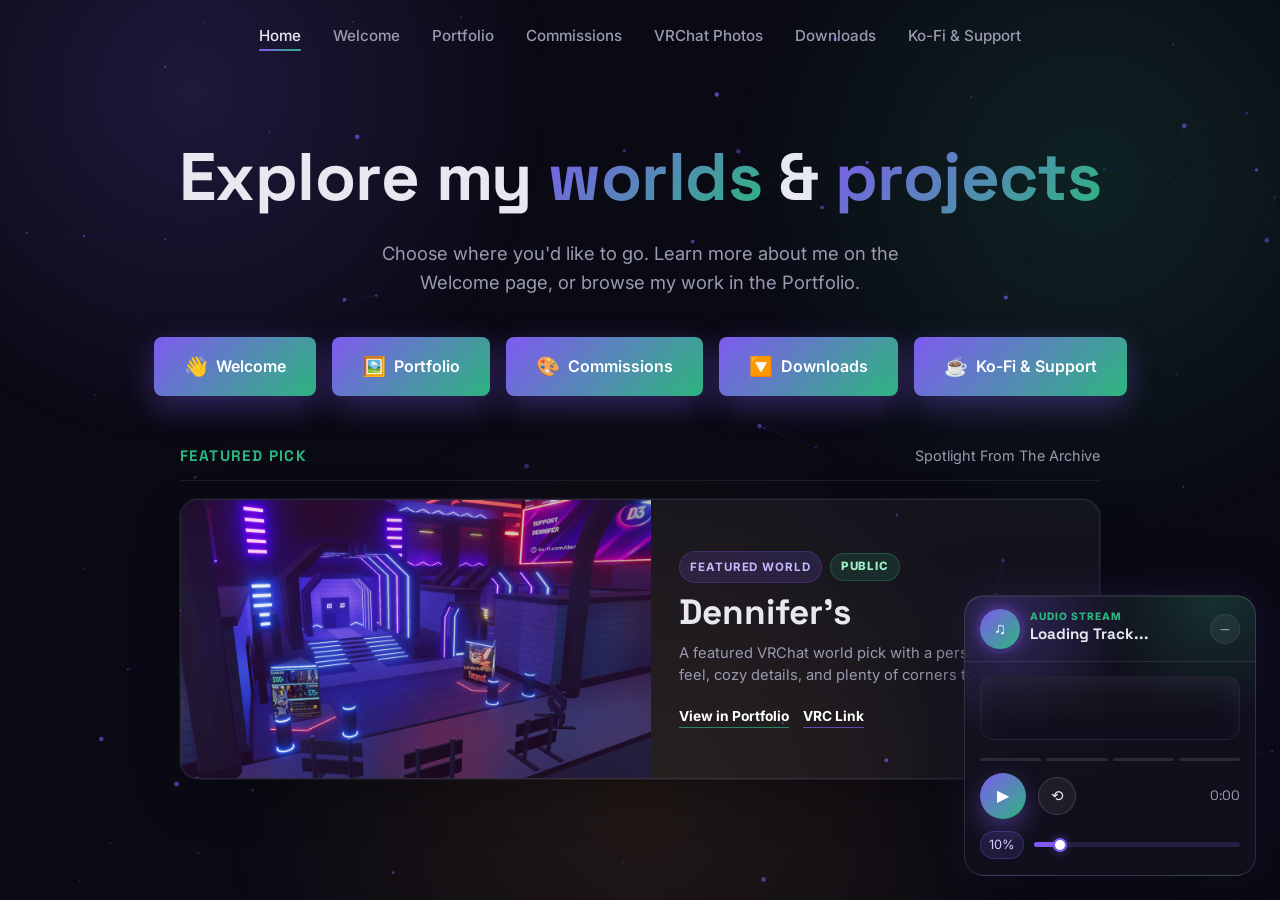
==== commit 3a62247d: "Update website with loading fixes v213" ====
--- a/index.html
+++ b/index.html
@@ -36,6 +36,17 @@
 
 <!-- App content mounts here -->
   <main id="app"></main>
+
+  <div class="site-boot" id="siteBoot" aria-live="polite">
+    <div class="site-boot-panel">
+      <div class="site-boot-orbit" aria-hidden="true">
+        <span></span>
+      </div>
+      <p>Loading Website</p>
+      <h2>Setting the first scene...</h2>
+      <div class="site-boot-bar" aria-hidden="true"><span></span></div>
+    </div>
+  </div>
 
   <div class="media-gate" id="mediaGate" aria-hidden="true" aria-live="polite">
     <div class="media-gate-panel">
--- a/main.css
+++ b/main.css
@@ -2870,6 +2870,114 @@
   visibility: visible;
 }
 
+.site-boot {
+  position: fixed;
+  inset: 0;
+  z-index: 500;
+  display: flex;
+  align-items: center;
+  justify-content: center;
+  padding: 24px;
+  background:
+    radial-gradient(circle at 25% 20%, rgba(127, 90, 240, 0.18), transparent 42%),
+    radial-gradient(circle at 78% 22%, rgba(44, 182, 125, 0.14), transparent 40%),
+    rgba(10, 10, 20, 0.94);
+  opacity: 1;
+  visibility: visible;
+  transition: opacity 0.45s ease, visibility 0.45s ease;
+}
+
+.site-boot.hidden {
+  opacity: 0;
+  visibility: hidden;
+}
+
+.site-boot-panel {
+  width: min(420px, 100%);
+  padding: 30px;
+  border-radius: 20px;
+  border: 1px solid rgba(255, 255, 255, 0.12);
+  background: rgba(18, 18, 31, 0.86);
+  box-shadow: var(--shadow), 0 0 44px rgba(127, 90, 240, 0.18);
+  text-align: center;
+  backdrop-filter: blur(16px);
+  -webkit-backdrop-filter: blur(16px);
+}
+
+.site-boot-orbit {
+  position: relative;
+  width: 68px;
+  height: 68px;
+  margin: 0 auto 18px;
+  border-radius: 50%;
+  border: 1px solid rgba(127, 90, 240, 0.28);
+  animation: spin 1.4s linear infinite;
+}
+
+.site-boot-orbit::before,
+.site-boot-orbit::after,
+.site-boot-orbit span {
+  content: '';
+  position: absolute;
+  border-radius: 50%;
+}
+
+.site-boot-orbit::before {
+  inset: 15px;
+  border: 1px solid rgba(44, 182, 125, 0.34);
+}
+
+.site-boot-orbit::after {
+  top: -4px;
+  left: 50%;
+  width: 8px;
+  height: 8px;
+  background: var(--primary-2);
+  box-shadow: 0 0 18px rgba(44, 182, 125, 0.9);
+}
+
+.site-boot-orbit span {
+  inset: 24px;
+  background: var(--grad);
+  box-shadow: 0 0 22px rgba(127, 90, 240, 0.58);
+}
+
+.site-boot-panel p {
+  color: var(--primary-2);
+  font-size: 0.76rem;
+  font-weight: 800;
+  letter-spacing: 1.8px;
+  text-transform: uppercase;
+}
+
+.site-boot-panel h2 {
+  margin-top: 8px;
+  font-family: var(--font-head);
+  font-size: 1.45rem;
+}
+
+.site-boot-bar {
+  height: 5px;
+  margin-top: 20px;
+  overflow: hidden;
+  border-radius: 999px;
+  background: rgba(255, 255, 255, 0.08);
+}
+
+.site-boot-bar span {
+  display: block;
+  width: 42%;
+  height: 100%;
+  border-radius: inherit;
+  background: var(--grad);
+  animation: siteBootBar 1.2s ease-in-out infinite;
+}
+
+@keyframes siteBootBar {
+  0% { transform: translateX(-110%); }
+  100% { transform: translateX(260%); }
+}
+
 .media-gate-panel {
   width: min(460px, 100%);
   padding: 30px;
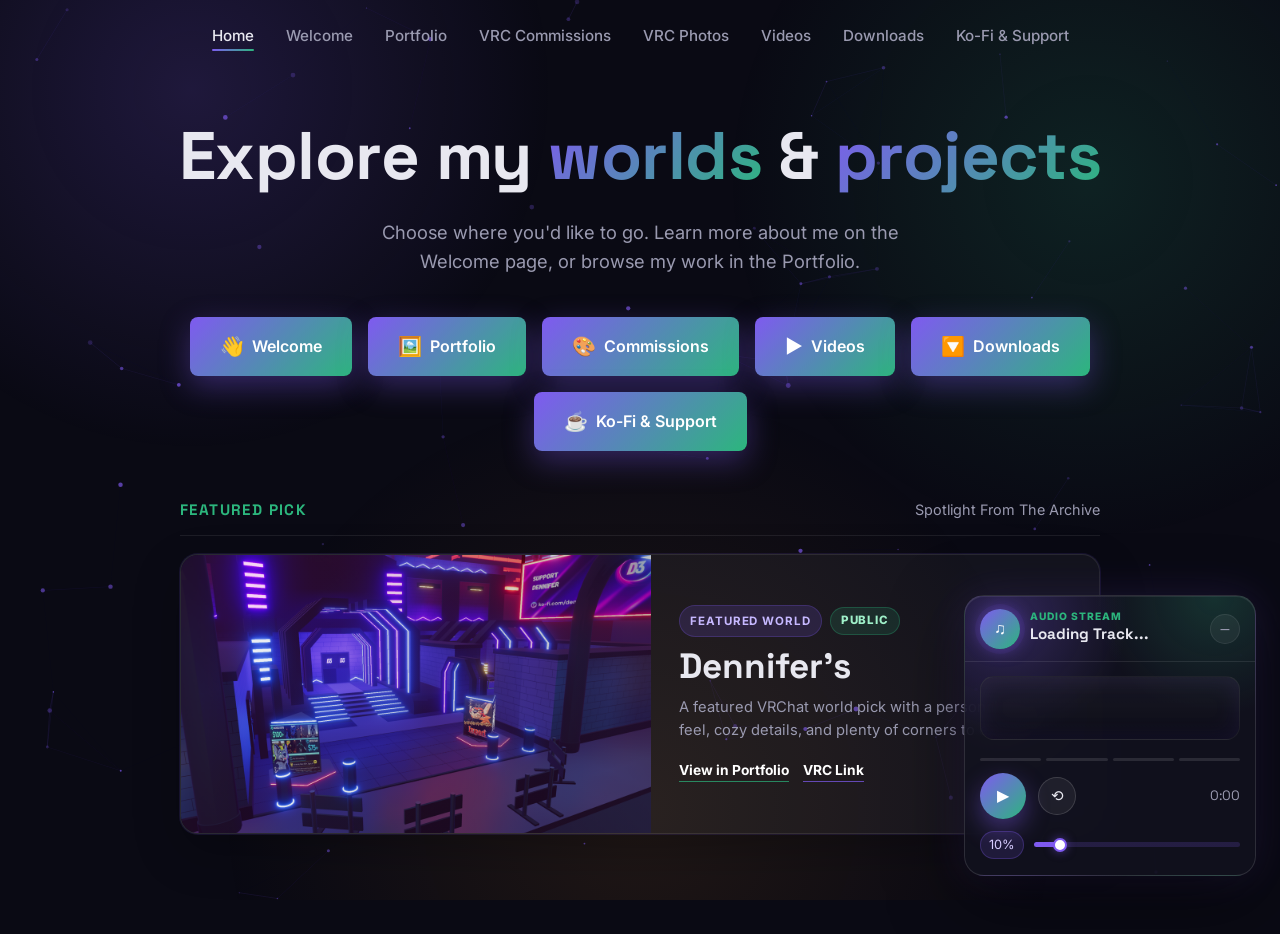
==== commit ce344e3d: "videos!" ====
--- a/index.html
+++ b/index.html
@@ -23,8 +23,9 @@
         <li><a href="#/home" data-page="home">Home</a></li>
         <li><a href="#/welcome" data-page="welcome">Welcome</a></li>
         <li><a href="#/portfolio" data-page="portfolio">Portfolio</a></li>
-        <li><a href="#/commissions" data-page="commissions">Commissions</a></li>
-        <li><a href="#/vrchat" data-page="vrchat">VRChat Photos</a></li>
+        <li><a href="#/commissions" data-page="commissions">VRC Commissions</a></li>
+        <li><a href="#/vrchat" data-page="vrchat">VRC Photos</a></li>
+        <li><a href="#/videos" data-page="videos">Videos</a></li>
         <li><a href="#/downloads" data-page="downloads">Downloads</a></li>
         <li><a href="#/support" data-page="support">Ko-Fi & Support</a></li>
       </ul>
@@ -91,6 +92,9 @@
           </a>
           <a href="#/commissions" class="btn btn-primary" data-page="commissions">
             <span class="hub-btn-icon">🎨</span> Commissions
+          </a>
+          <a href="#/videos" class="btn btn-primary" data-page="videos">
+            <span class="hub-btn-icon">▶</span> Videos
           </a>
           <a href="#/downloads" class="btn btn-primary" data-page="downloads">
             <span class="hub-btn-icon">🔽</span> Downloads
--- a/main.css
+++ b/main.css
@@ -2618,6 +2618,314 @@
   line-height: 1;
 }
 
+/* ===== Videos ===== */
+.videos-hero .container {
+  max-width: 1240px;
+}
+
+.videos-summary {
+  display: inline-flex;
+  align-items: baseline;
+  gap: 8px;
+  margin-top: 14px;
+  padding: 8px 13px;
+  border-radius: 999px;
+  border: 1px solid rgba(44, 182, 125, 0.22);
+  background: rgba(44, 182, 125, 0.08);
+  color: var(--text-muted);
+}
+
+.videos-summary span:first-child {
+  color: #9ff0c9;
+  font-weight: 900;
+  font-size: 1.04rem;
+}
+
+.videos-summary span:last-child {
+  font-size: 0.74rem;
+  font-weight: 800;
+  letter-spacing: 1px;
+  text-transform: uppercase;
+}
+
+.videos-toolbar {
+  margin-bottom: 18px;
+}
+
+.videos-grid {
+  display: grid;
+  grid-template-columns: minmax(0, 1fr);
+  gap: 14px;
+}
+
+.video-card {
+  display: grid;
+  grid-template-columns: minmax(220px, 34%) minmax(0, 1fr);
+  align-items: stretch;
+  min-width: 0;
+  overflow: hidden;
+  min-height: 170px;
+  border-radius: 16px;
+  border: 1px solid var(--border);
+  background:
+    radial-gradient(circle at 12% 0%, rgba(127, 90, 240, 0.12), transparent 42%),
+    radial-gradient(circle at 96% 20%, rgba(44, 182, 125, 0.1), transparent 38%),
+    var(--bg-card);
+  box-shadow: 0 18px 48px rgba(0, 0, 0, 0.22);
+  transition: transform 0.25s ease, border-color 0.25s ease, box-shadow 0.25s ease;
+}
+
+.video-card:hover {
+  transform: translateY(-3px);
+  border-color: rgba(127, 90, 240, 0.42);
+  box-shadow: 0 20px 56px rgba(0, 0, 0, 0.34), 0 0 28px rgba(127, 90, 240, 0.14);
+}
+
+.video-preview-button {
+  display: block;
+  width: 100%;
+  min-width: 0;
+  padding: 0;
+  border: 0;
+  background: transparent;
+  color: inherit;
+  cursor: pointer;
+  text-align: left;
+}
+
+.video-frame {
+  position: relative;
+  display: block;
+  width: 100%;
+  height: 100%;
+  min-height: 170px;
+  aspect-ratio: 16 / 9;
+  overflow: hidden;
+  background:
+    linear-gradient(135deg, rgba(10, 10, 20, 0.96), rgba(22, 20, 38, 0.95)),
+    var(--bg-card);
+}
+
+.video-frame video {
+  width: 100%;
+  height: 100%;
+  display: block;
+  object-fit: cover;
+  background: #05050a;
+}
+
+.video-play-badge {
+  position: absolute;
+  right: 12px;
+  bottom: 12px;
+  display: inline-flex;
+  align-items: center;
+  justify-content: center;
+  width: 38px;
+  height: 38px;
+  border-radius: 999px;
+  border: 1px solid rgba(255, 255, 255, 0.14);
+  background: rgba(10, 10, 20, 0.54);
+  color: #fff;
+  font-size: 0.9rem;
+  backdrop-filter: blur(14px);
+  pointer-events: none;
+  transition: opacity 0.2s ease, transform 0.2s ease;
+}
+
+.video-frame:hover .video-play-badge,
+.video-frame:focus-within .video-play-badge {
+  opacity: 0;
+  transform: translateY(4px);
+}
+
+.video-card-body {
+  display: flex;
+  flex-direction: column;
+  justify-content: center;
+  gap: 10px;
+  min-width: 0;
+  padding: 18px;
+}
+
+.video-card-head {
+  display: flex;
+  align-items: flex-start;
+  justify-content: space-between;
+  gap: 14px;
+}
+
+.video-card h3 {
+  margin: 0;
+  font-family: var(--font-head);
+  font-size: 1.08rem;
+}
+
+.video-card p {
+  color: var(--text-muted);
+  font-size: 0.88rem;
+  line-height: 1.55;
+}
+
+.video-meta {
+  display: flex;
+  align-items: center;
+  flex-wrap: wrap;
+  gap: 8px;
+  margin-top: 8px;
+}
+
+.video-open {
+  display: inline-flex;
+  align-items: center;
+  justify-content: center;
+  min-height: 32px;
+  padding: 8px 11px;
+  border-radius: 999px;
+  border: 1px solid rgba(44, 182, 125, 0.26);
+  background: rgba(44, 182, 125, 0.12);
+  color: #9ff0c9;
+  font: inherit;
+  font-size: 0.78rem;
+  font-weight: 900;
+  line-height: 1;
+  white-space: nowrap;
+  cursor: pointer;
+  transition: transform 0.2s ease, border-color 0.2s ease, background 0.2s ease;
+}
+
+.video-open:hover {
+  transform: translateY(-1px);
+  border-color: rgba(44, 182, 125, 0.5);
+  background: rgba(44, 182, 125, 0.18);
+}
+
+.video-modal .modal-backdrop {
+  backdrop-filter: blur(18px);
+}
+
+.video-modal-content {
+  width: min(1120px, calc(100vw - 32px));
+  max-height: calc(100vh - 48px);
+  padding: 0;
+  overflow: hidden;
+  border-color: rgba(127, 90, 240, 0.26);
+  background:
+    radial-gradient(circle at 15% 5%, rgba(127, 90, 240, 0.16), transparent 42%),
+    radial-gradient(circle at 88% 100%, rgba(44, 182, 125, 0.14), transparent 40%),
+    rgba(12, 12, 24, 0.96);
+}
+
+.video-player-stage {
+  position: relative;
+  aspect-ratio: 16 / 9;
+  background: #05050a;
+}
+
+.video-player-stage video {
+  width: 100%;
+  height: 100%;
+  display: block;
+  object-fit: contain;
+  background: #05050a;
+}
+
+.video-player-panel {
+  display: grid;
+  grid-template-columns: minmax(220px, 0.7fr) minmax(0, 1.3fr);
+  gap: 18px;
+  align-items: center;
+  padding: 16px;
+  border-top: 1px solid rgba(255, 255, 255, 0.08);
+  background: rgba(5, 5, 10, 0.42);
+}
+
+.video-player-info {
+  min-width: 0;
+}
+
+.video-player-kicker {
+  margin-bottom: 4px;
+  color: #9ff0c9;
+  font-size: 0.68rem;
+  font-weight: 900;
+  letter-spacing: 1.2px;
+  text-transform: uppercase;
+}
+
+.video-player-info h2 {
+  margin: 0;
+  font-family: var(--font-head);
+  font-size: 1.08rem;
+}
+
+.video-player-info p:last-child {
+  margin-top: 5px;
+  color: var(--text-muted);
+  font-size: 0.84rem;
+  line-height: 1.45;
+}
+
+.video-player-controls {
+  display: grid;
+  grid-template-columns: auto auto minmax(140px, 1fr) auto auto auto;
+  gap: 10px;
+  align-items: center;
+}
+
+.video-player-button,
+.video-player-action {
+  display: inline-flex;
+  align-items: center;
+  justify-content: center;
+  min-height: 36px;
+  border-radius: 999px;
+  border: 1px solid rgba(44, 182, 125, 0.3);
+  background: rgba(44, 182, 125, 0.13);
+  color: #aef7d0;
+  font: inherit;
+  font-size: 0.78rem;
+  font-weight: 900;
+  line-height: 1;
+  cursor: pointer;
+  transition: transform 0.2s ease, border-color 0.2s ease, background 0.2s ease;
+}
+
+.video-player-button {
+  width: 44px;
+}
+
+.video-player-action {
+  padding: 0 13px;
+  white-space: nowrap;
+}
+
+.video-player-action.ghost {
+  border-color: rgba(127, 90, 240, 0.24);
+  background: rgba(127, 90, 240, 0.11);
+  color: #c6b8ff;
+}
+
+.video-player-button:hover,
+.video-player-action:hover {
+  transform: translateY(-1px);
+  border-color: rgba(44, 182, 125, 0.5);
+  background: rgba(44, 182, 125, 0.2);
+}
+
+.video-player-time {
+  color: var(--text-muted);
+  font-size: 0.78rem;
+  font-weight: 800;
+  font-variant-numeric: tabular-nums;
+  white-space: nowrap;
+}
+
+.video-player-seek {
+  width: 100%;
+  accent-color: #9ff0c9;
+}
+
 /* ===== Commissions ===== */
 .commissions-hero .container {
   max-width: 1360px;
@@ -3213,6 +3521,18 @@
     width: 84px;
     height: 72px;
   }
+  .video-card {
+    grid-template-columns: minmax(190px, 38%) minmax(0, 1fr);
+  }
+  .video-player-panel {
+    grid-template-columns: 1fr;
+  }
+  .video-player-controls {
+    grid-template-columns: auto auto minmax(160px, 1fr) auto;
+  }
+  .video-player-action {
+    grid-column: span 2;
+  }
   .commissions-grid {
     grid-template-columns: repeat(2, minmax(0, 1fr));
   }
@@ -3257,6 +3577,18 @@
     width: 76px;
     height: 68px;
   }
+  .video-card {
+    grid-template-columns: 1fr;
+  }
+  .video-frame {
+    min-height: 220px;
+  }
+  .video-player-controls {
+    grid-template-columns: auto auto minmax(0, 1fr) auto;
+  }
+  .video-player-action {
+    grid-column: auto;
+  }
   .project {
     grid-template-columns: 1fr;
   }
@@ -3306,6 +3638,31 @@
   .download-footer,
   .download-action {
     width: 100%;
+  }
+  .video-frame {
+    min-height: 190px;
+  }
+  .video-card-body {
+    padding: 16px;
+  }
+  .video-card-head,
+  .video-player-controls {
+    align-items: stretch;
+    grid-template-columns: 1fr;
+  }
+  .video-card-head {
+    flex-direction: column;
+  }
+  .video-open,
+  .video-player-button,
+  .video-player-action {
+    width: 100%;
+  }
+  .video-player-panel {
+    padding: 14px;
+  }
+  .video-player-seek {
+    min-height: 28px;
   }
   .portfolio-section {
     padding: 16px;
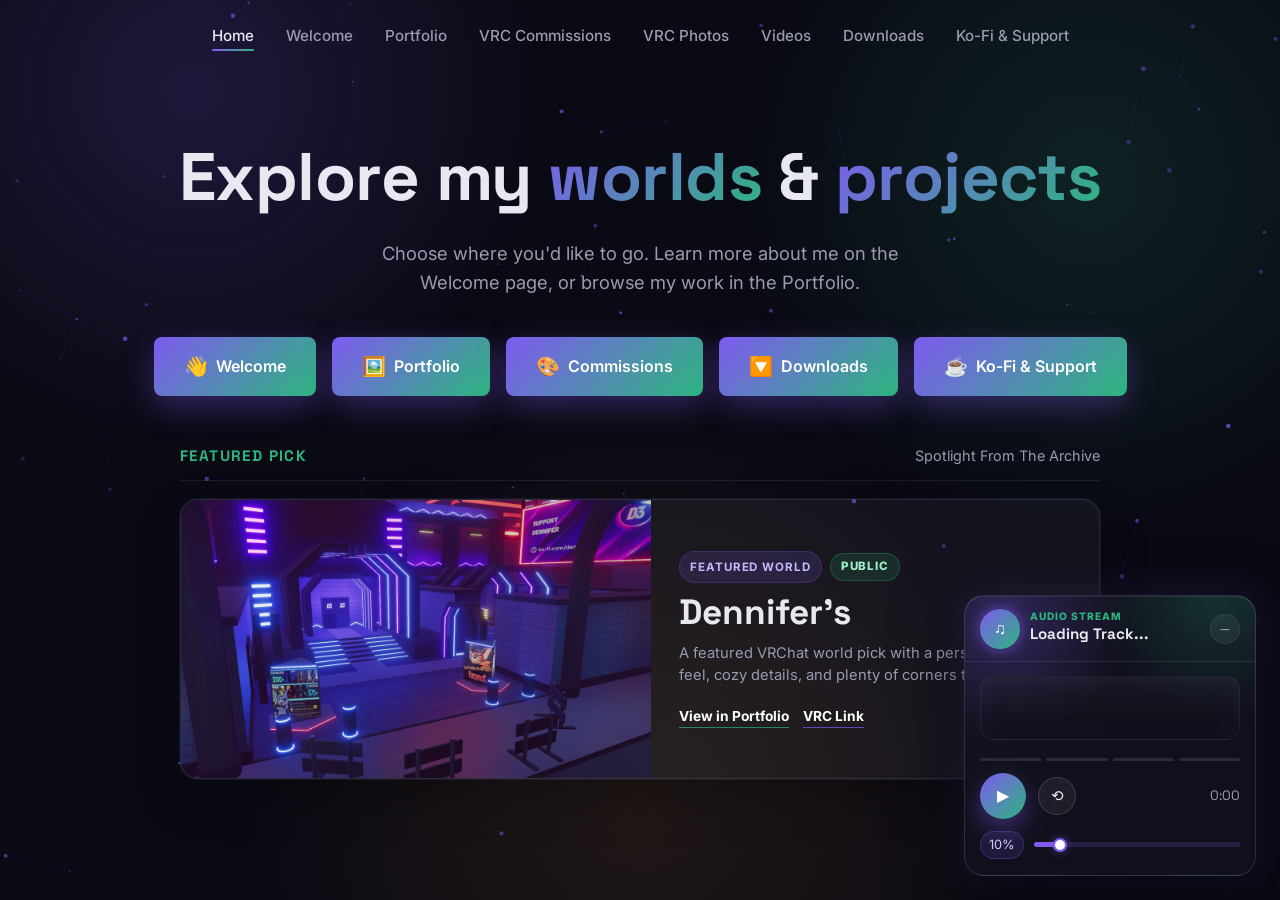
==== commit 9ccac600: "videos update 2" ====
--- a/index.html
+++ b/index.html
@@ -93,9 +93,6 @@
           <a href="#/commissions" class="btn btn-primary" data-page="commissions">
             <span class="hub-btn-icon">🎨</span> Commissions
           </a>
-          <a href="#/videos" class="btn btn-primary" data-page="videos">
-            <span class="hub-btn-icon">▶</span> Videos
-          </a>
           <a href="#/downloads" class="btn btn-primary" data-page="downloads">
             <span class="hub-btn-icon">🔽</span> Downloads
           </a>
--- a/main.css
+++ b/main.css
@@ -2655,6 +2655,57 @@
 .videos-grid {
   display: grid;
   grid-template-columns: minmax(0, 1fr);
+  gap: 18px;
+}
+
+.video-section {
+  padding: 16px;
+  border-radius: 18px;
+  border: 1px solid rgba(255, 255, 255, 0.08);
+  background:
+    linear-gradient(135deg, rgba(255, 255, 255, 0.045), rgba(255, 255, 255, 0.015)),
+    rgba(10, 10, 20, 0.18);
+}
+
+.video-section-head {
+  display: flex;
+  align-items: flex-end;
+  justify-content: space-between;
+  gap: 14px;
+  margin-bottom: 12px;
+}
+
+.video-section-head span {
+  display: block;
+  margin-bottom: 4px;
+  color: var(--primary-2);
+  font-size: 0.66rem;
+  font-weight: 900;
+  letter-spacing: 1.3px;
+  text-transform: uppercase;
+}
+
+.video-section-head h2 {
+  margin: 0;
+  font-family: var(--font-head);
+  font-size: 1.15rem;
+}
+
+.video-section-head small {
+  flex: 0 0 auto;
+  padding: 6px 10px;
+  border-radius: 999px;
+  border: 1px solid rgba(127, 90, 240, 0.22);
+  background: rgba(127, 90, 240, 0.1);
+  color: #c6b8ff;
+  font-size: 0.72rem;
+  font-weight: 900;
+  line-height: 1;
+}
+
+.video-section-grid {
+  display: grid;
+  grid-template-columns: minmax(0, 1fr);
   gap: 14px;
 }
 
@@ -3642,6 +3693,13 @@
   .video-frame {
     min-height: 190px;
   }
+  .video-section {
+    padding: 12px;
+  }
+  .video-section-head {
+    align-items: flex-start;
+    flex-direction: column;
+  }
   .video-card-body {
     padding: 16px;
   }
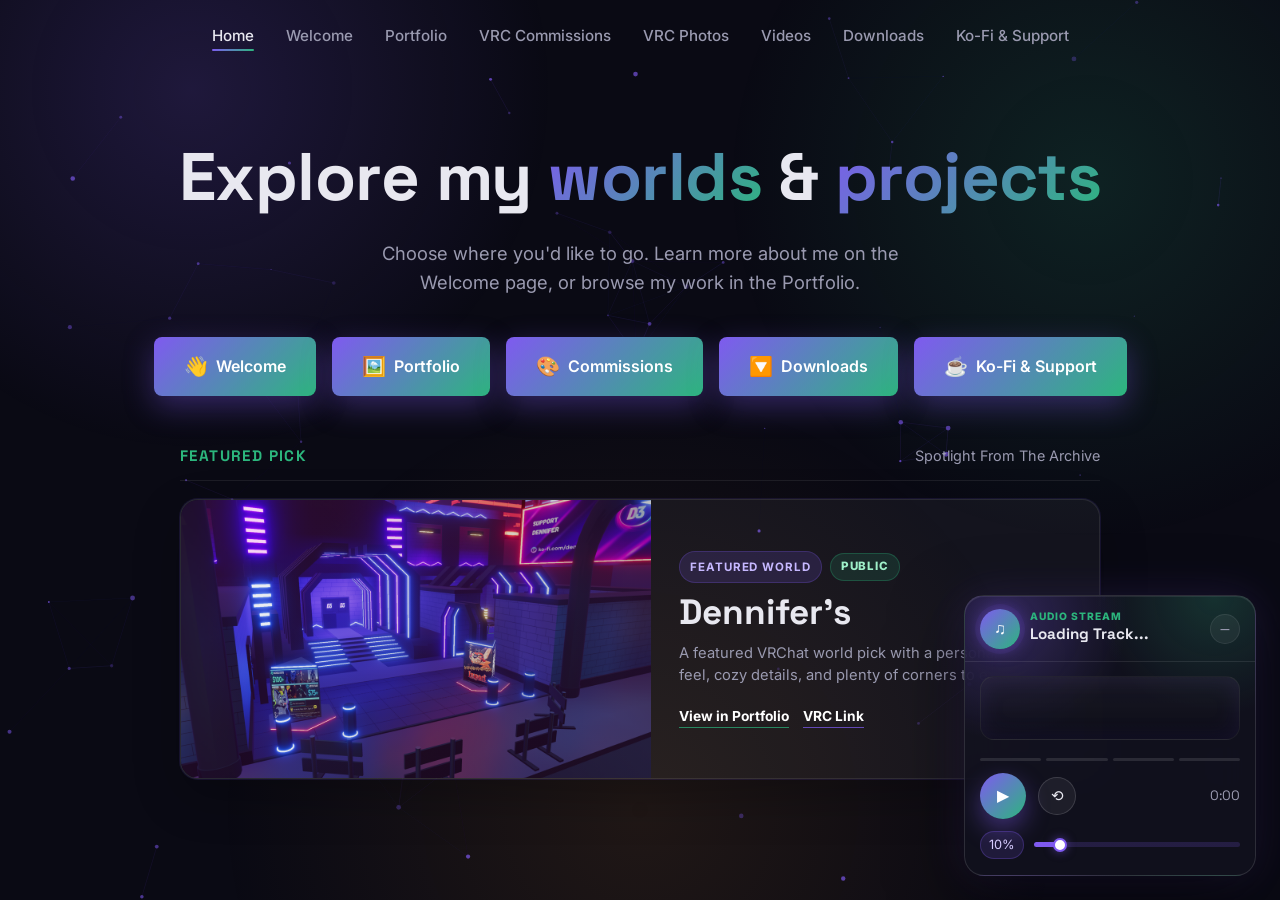
==== commit 90dcf0b9: "videoswithmain3" ====
--- a/index.html
+++ b/index.html
@@ -12,7 +12,7 @@
 </head>
 <body>
   <!-- Animated background canvas -->
-  <canvas id="particles" aria-hidden="true"></canvas>
+  <canvas id="particles" aria-hidden="true"></canvas> 
 
   <!-- Persistent Navigation -->
   <header class="nav glass">
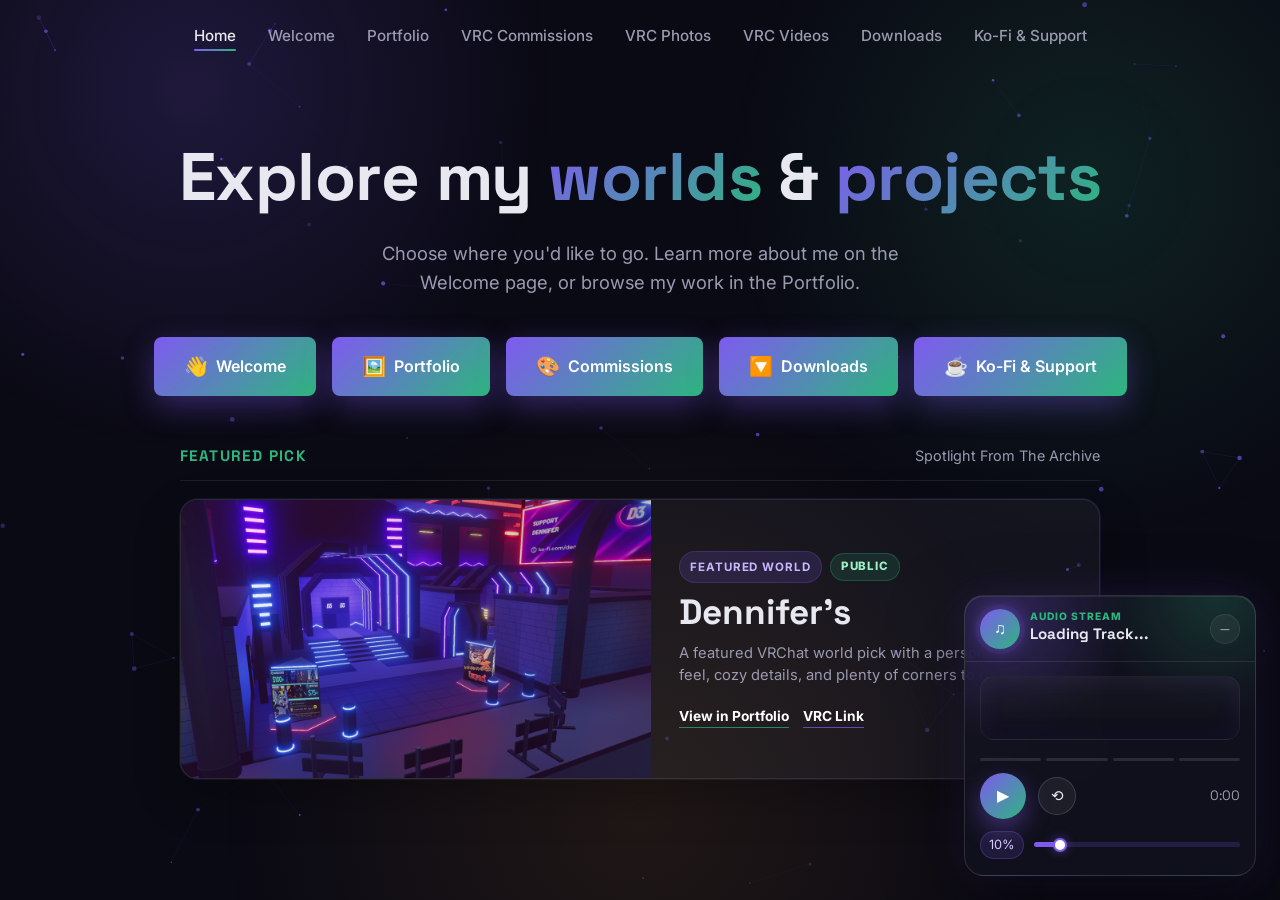
==== commit c8a88628: "fetching media update 23" ====
--- a/index.html
+++ b/index.html
@@ -25,7 +25,7 @@
         <li><a href="#/portfolio" data-page="portfolio">Portfolio</a></li>
         <li><a href="#/commissions" data-page="commissions">VRC Commissions</a></li>
         <li><a href="#/vrchat" data-page="vrchat">VRC Photos</a></li>
-        <li><a href="#/videos" data-page="videos">Videos</a></li>
+        <li><a href="#/videos" data-page="videos">VRC Videos</a></li>
         <li><a href="#/downloads" data-page="downloads">Downloads</a></li>
         <li><a href="#/support" data-page="support">Ko-Fi & Support</a></li>
       </ul>
@@ -37,17 +37,6 @@
 
 <!-- App content mounts here -->
   <main id="app"></main>
-
-  <div class="site-boot" id="siteBoot" aria-live="polite">
-    <div class="site-boot-panel">
-      <div class="site-boot-orbit" aria-hidden="true">
-        <span></span>
-      </div>
-      <p>Loading Website</p>
-      <h2>Setting the first scene...</h2>
-      <div class="site-boot-bar" aria-hidden="true"><span></span></div>
-    </div>
-  </div>
 
   <div class="media-gate" id="mediaGate" aria-hidden="true" aria-live="polite">
     <div class="media-gate-panel">
--- a/main.css
+++ b/main.css
@@ -2618,6 +2618,47 @@
   line-height: 1;
 }
 
+/* ===== Inline media loading ===== */
+.media-fetch-surface:not(.welcome-preview-slot) {
+  position: relative;
+}
+
+.mini-media-loading {
+  position: absolute;
+  inset: 0;
+  z-index: 4;
+  display: flex;
+  align-items: center;
+  justify-content: center;
+  gap: 10px;
+  background: rgba(5, 5, 10, 0.5);
+  color: #e9e6ff;
+  font-size: 0.76rem;
+  font-weight: 900;
+  letter-spacing: 0.7px;
+  text-transform: uppercase;
+  backdrop-filter: blur(12px);
+  -webkit-backdrop-filter: blur(12px);
+  opacity: 1;
+  transition: opacity 0.28s ease, visibility 0.28s ease;
+  pointer-events: none;
+}
+
+.mini-media-loading span {
+  width: 18px;
+  height: 18px;
+  border-radius: 50%;
+  border: 2px solid rgba(255, 255, 255, 0.22);
+  border-top-color: var(--primary-2);
+  box-shadow: 0 0 16px rgba(44, 182, 125, 0.34);
+  animation: spin 0.9s linear infinite;
+}
+
+.media-fetch-ready .mini-media-loading {
+  opacity: 0;
+  visibility: hidden;
+}
+
 /* ===== Videos ===== */
 .videos-hero .container {
   max-width: 1240px;
@@ -2784,6 +2825,41 @@
   transition: opacity 0.2s ease, transform 0.2s ease;
 }
 
+.video-tile-loading {
+  position: absolute;
+  inset: 0;
+  z-index: 2;
+  display: flex;
+  align-items: center;
+  justify-content: center;
+  gap: 10px;
+  background: rgba(5, 5, 10, 0.58);
+  color: #e9e6ff;
+  font-size: 0.78rem;
+  font-weight: 900;
+  letter-spacing: 0.7px;
+  text-transform: uppercase;
+  backdrop-filter: blur(12px);
+  opacity: 1;
+  transition: opacity 0.28s ease, visibility 0.28s ease;
+  pointer-events: none;
+}
+
+.video-tile-loading span {
+  width: 18px;
+  height: 18px;
+  border-radius: 50%;
+  border: 2px solid rgba(255, 255, 255, 0.22);
+  border-top-color: var(--primary-2);
+  box-shadow: 0 0 16px rgba(44, 182, 125, 0.34);
+  animation: spin 0.9s linear infinite;
+}
+
+.video-frame.video-preview-ready .video-tile-loading {
+  opacity: 0;
+  visibility: hidden;
+}
+
 .video-frame:hover .video-play-badge,
 .video-frame:focus-within .video-play-badge {
   opacity: 0;
@@ -3227,114 +3303,6 @@
 .media-gate.open {
   opacity: 1;
   visibility: visible;
-}
-
-.site-boot {
-  position: fixed;
-  inset: 0;
-  z-index: 500;
-  display: flex;
-  align-items: center;
-  justify-content: center;
-  padding: 24px;
-  background:
-    radial-gradient(circle at 25% 20%, rgba(127, 90, 240, 0.18), transparent 42%),
-    radial-gradient(circle at 78% 22%, rgba(44, 182, 125, 0.14), transparent 40%),
-    rgba(10, 10, 20, 0.94);
-  opacity: 1;
-  visibility: visible;
-  transition: opacity 0.45s ease, visibility 0.45s ease;
-}
-
-.site-boot.hidden {
-  opacity: 0;
-  visibility: hidden;
-}
-
-.site-boot-panel {
-  width: min(420px, 100%);
-  padding: 30px;
-  border-radius: 20px;
-  border: 1px solid rgba(255, 255, 255, 0.12);
-  background: rgba(18, 18, 31, 0.86);
-  box-shadow: var(--shadow), 0 0 44px rgba(127, 90, 240, 0.18);
-  text-align: center;
-  backdrop-filter: blur(16px);
-  -webkit-backdrop-filter: blur(16px);
-}
-
-.site-boot-orbit {
-  position: relative;
-  width: 68px;
-  height: 68px;
-  margin: 0 auto 18px;
-  border-radius: 50%;
-  border: 1px solid rgba(127, 90, 240, 0.28);
-  animation: spin 1.4s linear infinite;
-}
-
-.site-boot-orbit::before,
-.site-boot-orbit::after,
-.site-boot-orbit span {
-  content: '';
-  position: absolute;
-  border-radius: 50%;
-}
-
-.site-boot-orbit::before {
-  inset: 15px;
-  border: 1px solid rgba(44, 182, 125, 0.34);
-}
-
-.site-boot-orbit::after {
-  top: -4px;
-  left: 50%;
-  width: 8px;
-  height: 8px;
-  background: var(--primary-2);
-  box-shadow: 0 0 18px rgba(44, 182, 125, 0.9);
-}
-
-.site-boot-orbit span {
-  inset: 24px;
-  background: var(--grad);
-  box-shadow: 0 0 22px rgba(127, 90, 240, 0.58);
-}
-
-.site-boot-panel p {
-  color: var(--primary-2);
-  font-size: 0.76rem;
-  font-weight: 800;
-  letter-spacing: 1.8px;
-  text-transform: uppercase;
-}
-
-.site-boot-panel h2 {
-  margin-top: 8px;
-  font-family: var(--font-head);
-  font-size: 1.45rem;
-}
-
-.site-boot-bar {
-  height: 5px;
-  margin-top: 20px;
-  overflow: hidden;
-  border-radius: 999px;
-  background: rgba(255, 255, 255, 0.08);
-}
-
-.site-boot-bar span {
-  display: block;
-  width: 42%;
-  height: 100%;
-  border-radius: inherit;
-  background: var(--grad);
-  animation: siteBootBar 1.2s ease-in-out infinite;
-}
-
-@keyframes siteBootBar {
-  0% { transform: translateX(-110%); }
-  100% { transform: translateX(260%); }
 }
 
 .media-gate-panel {
